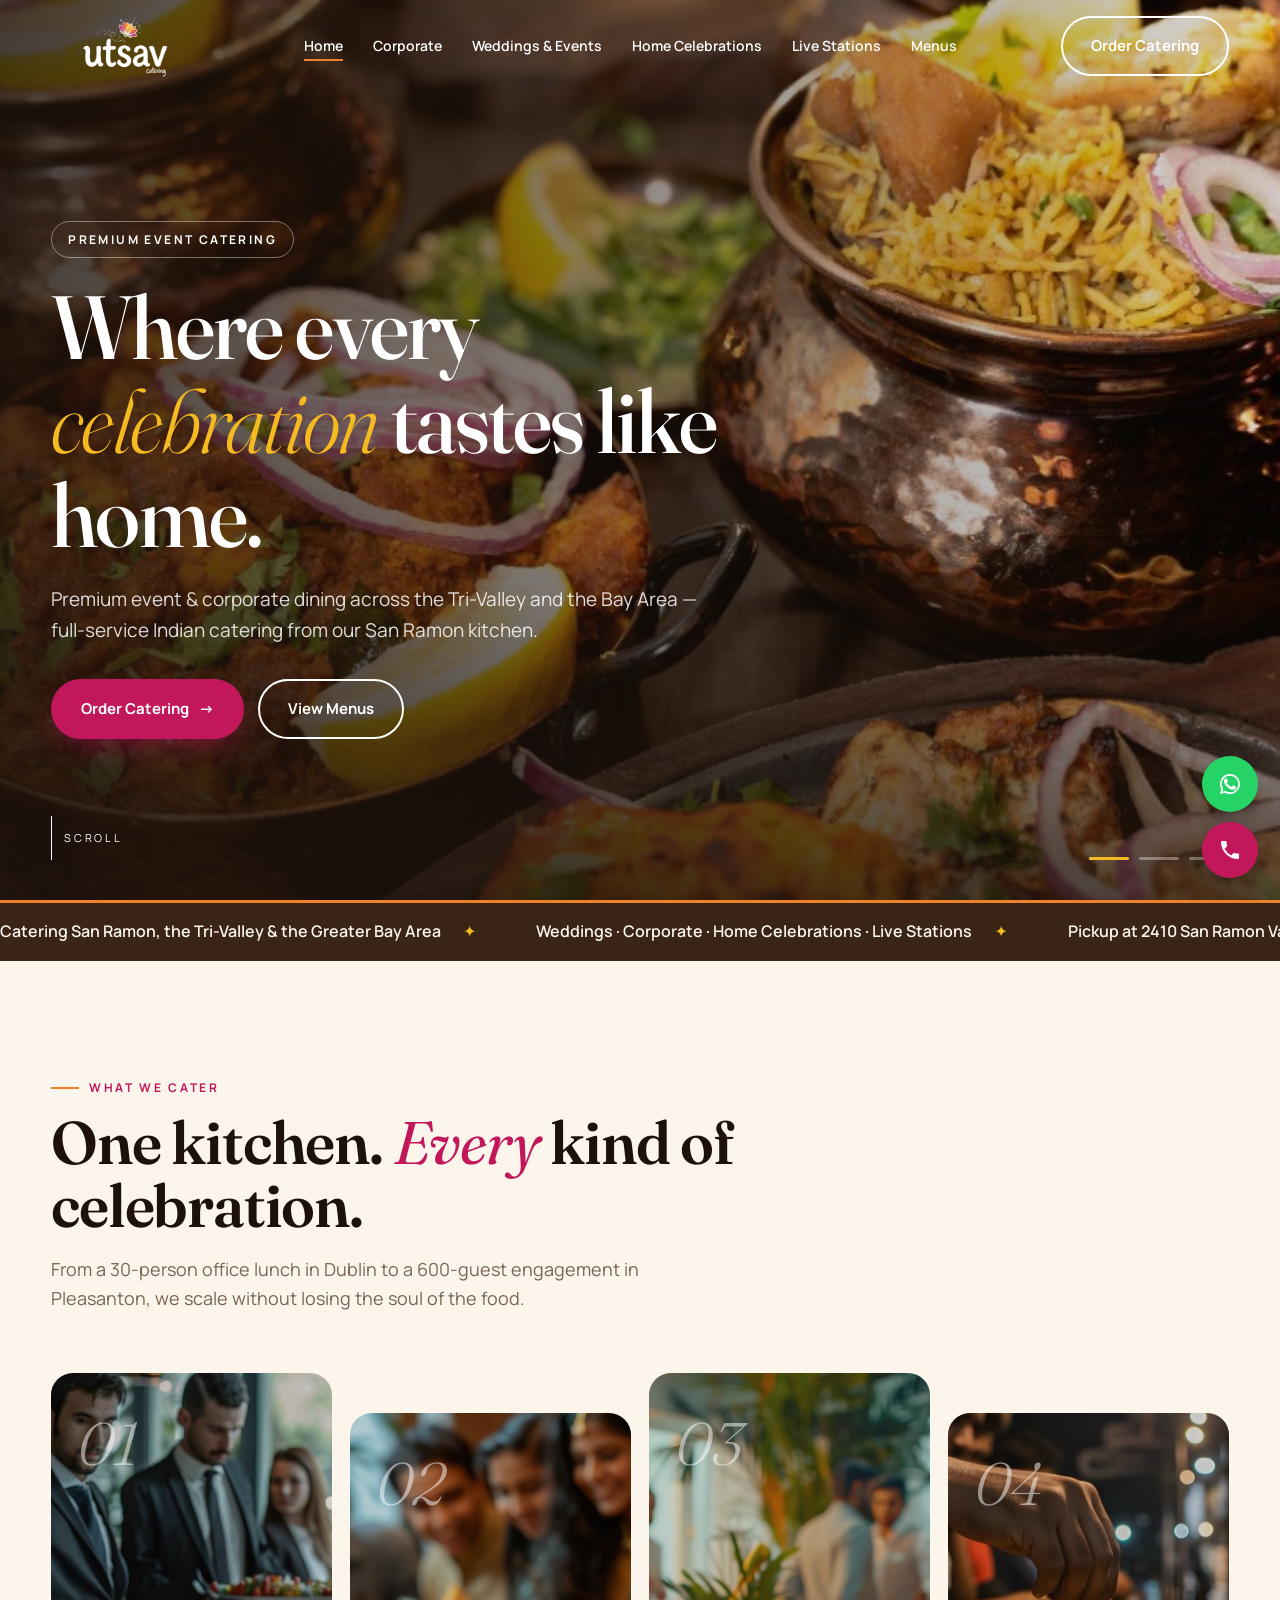
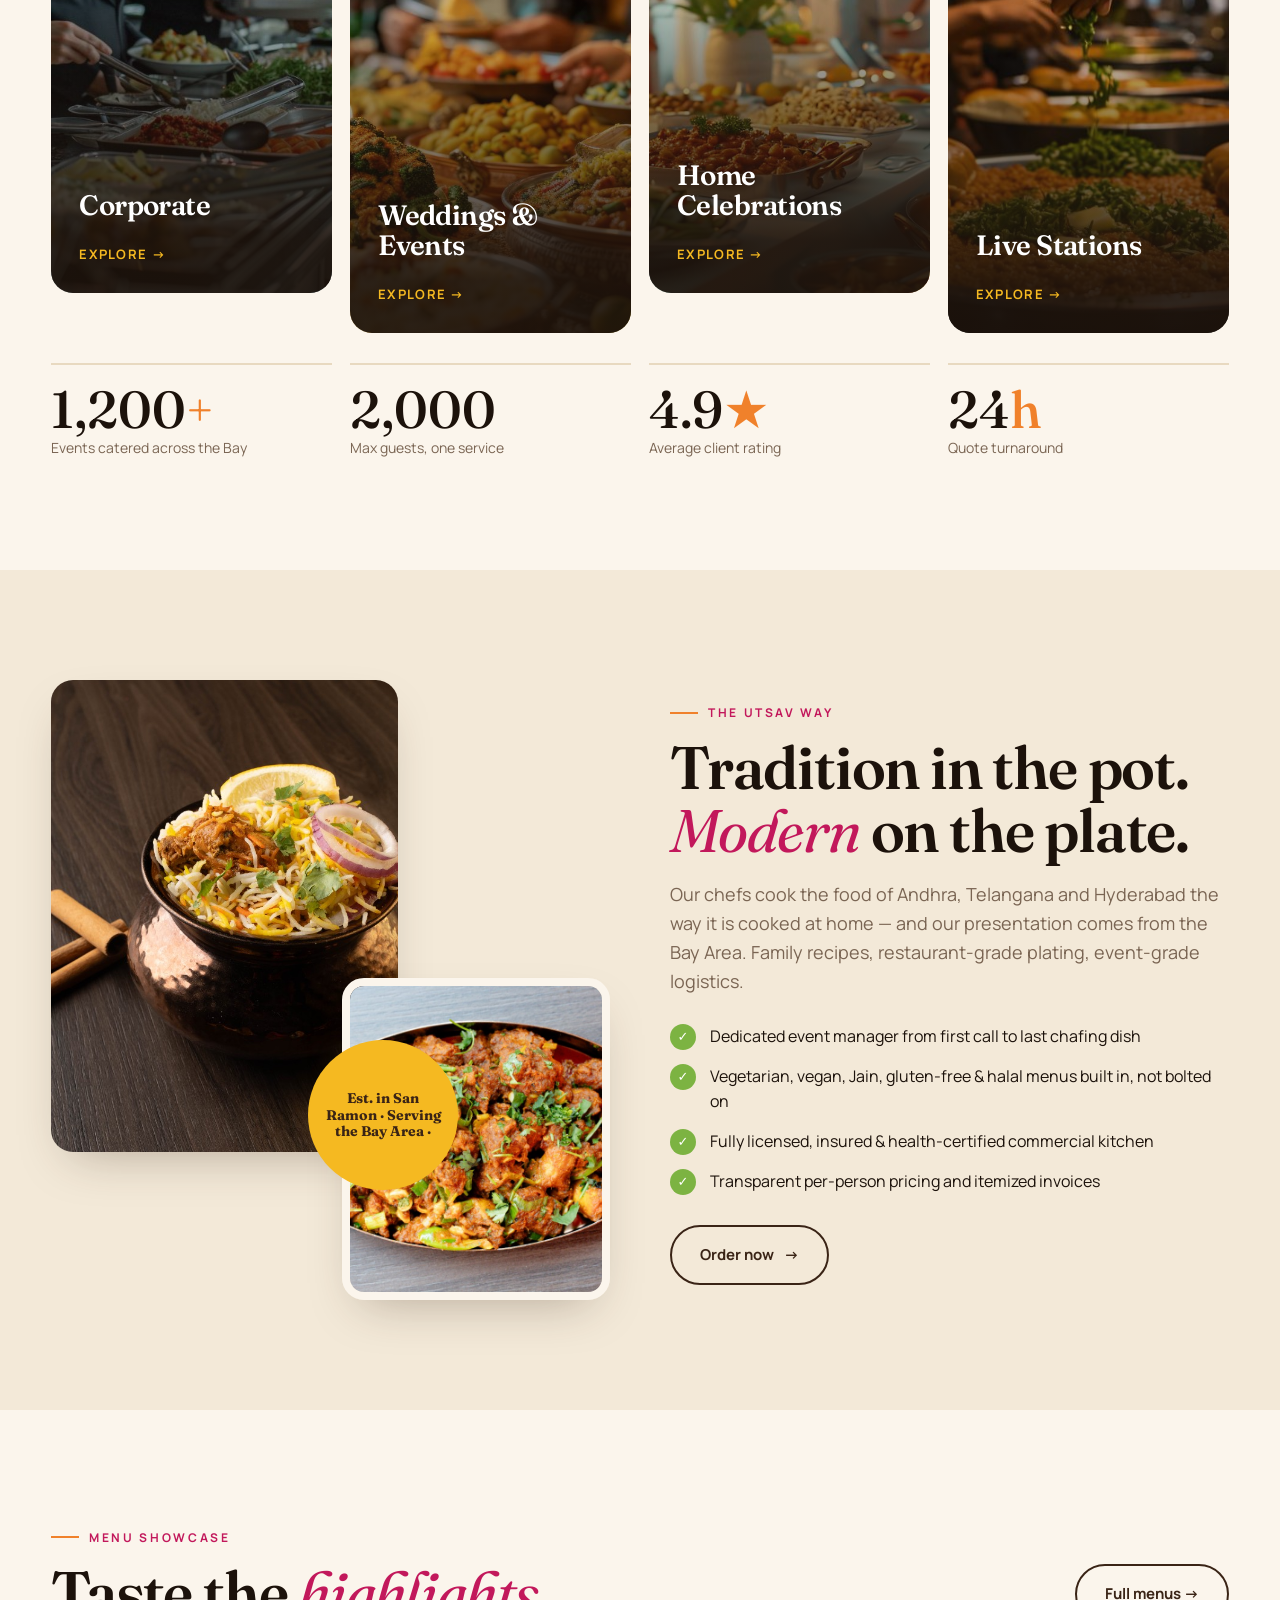
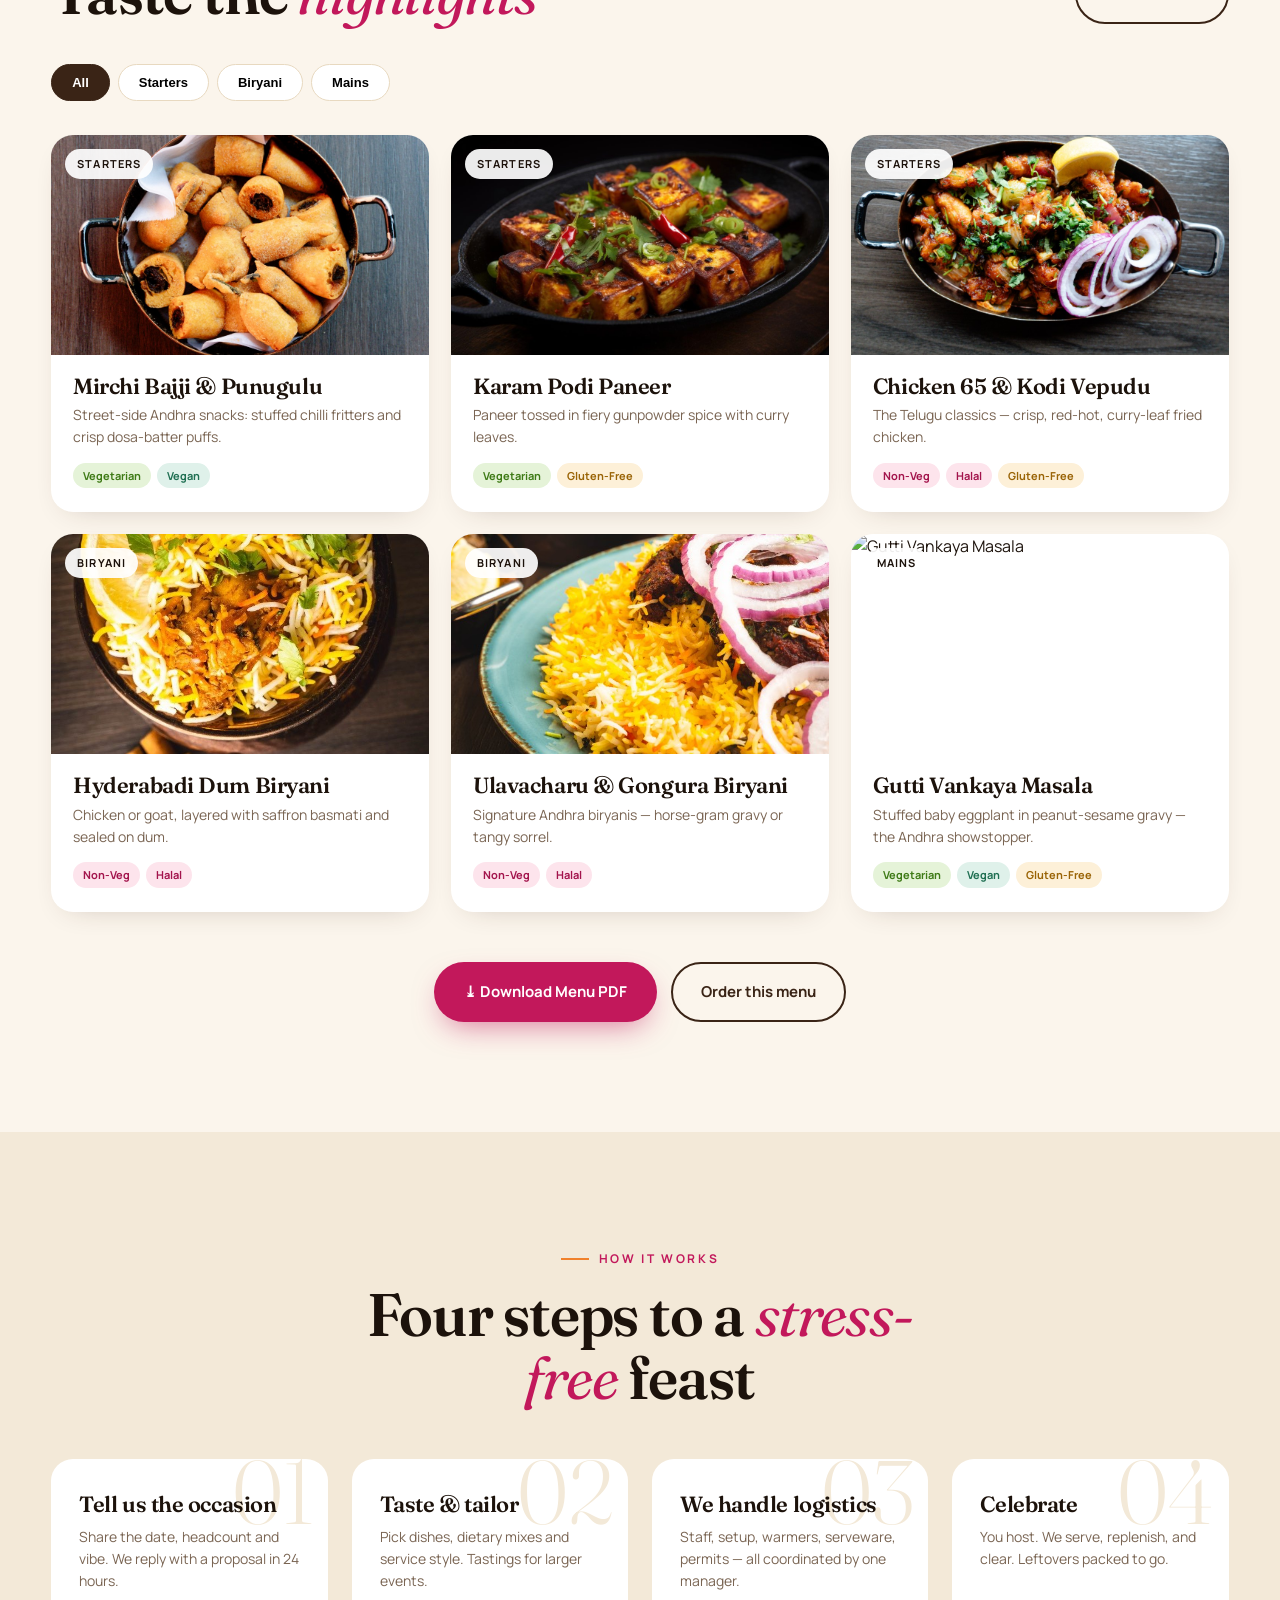
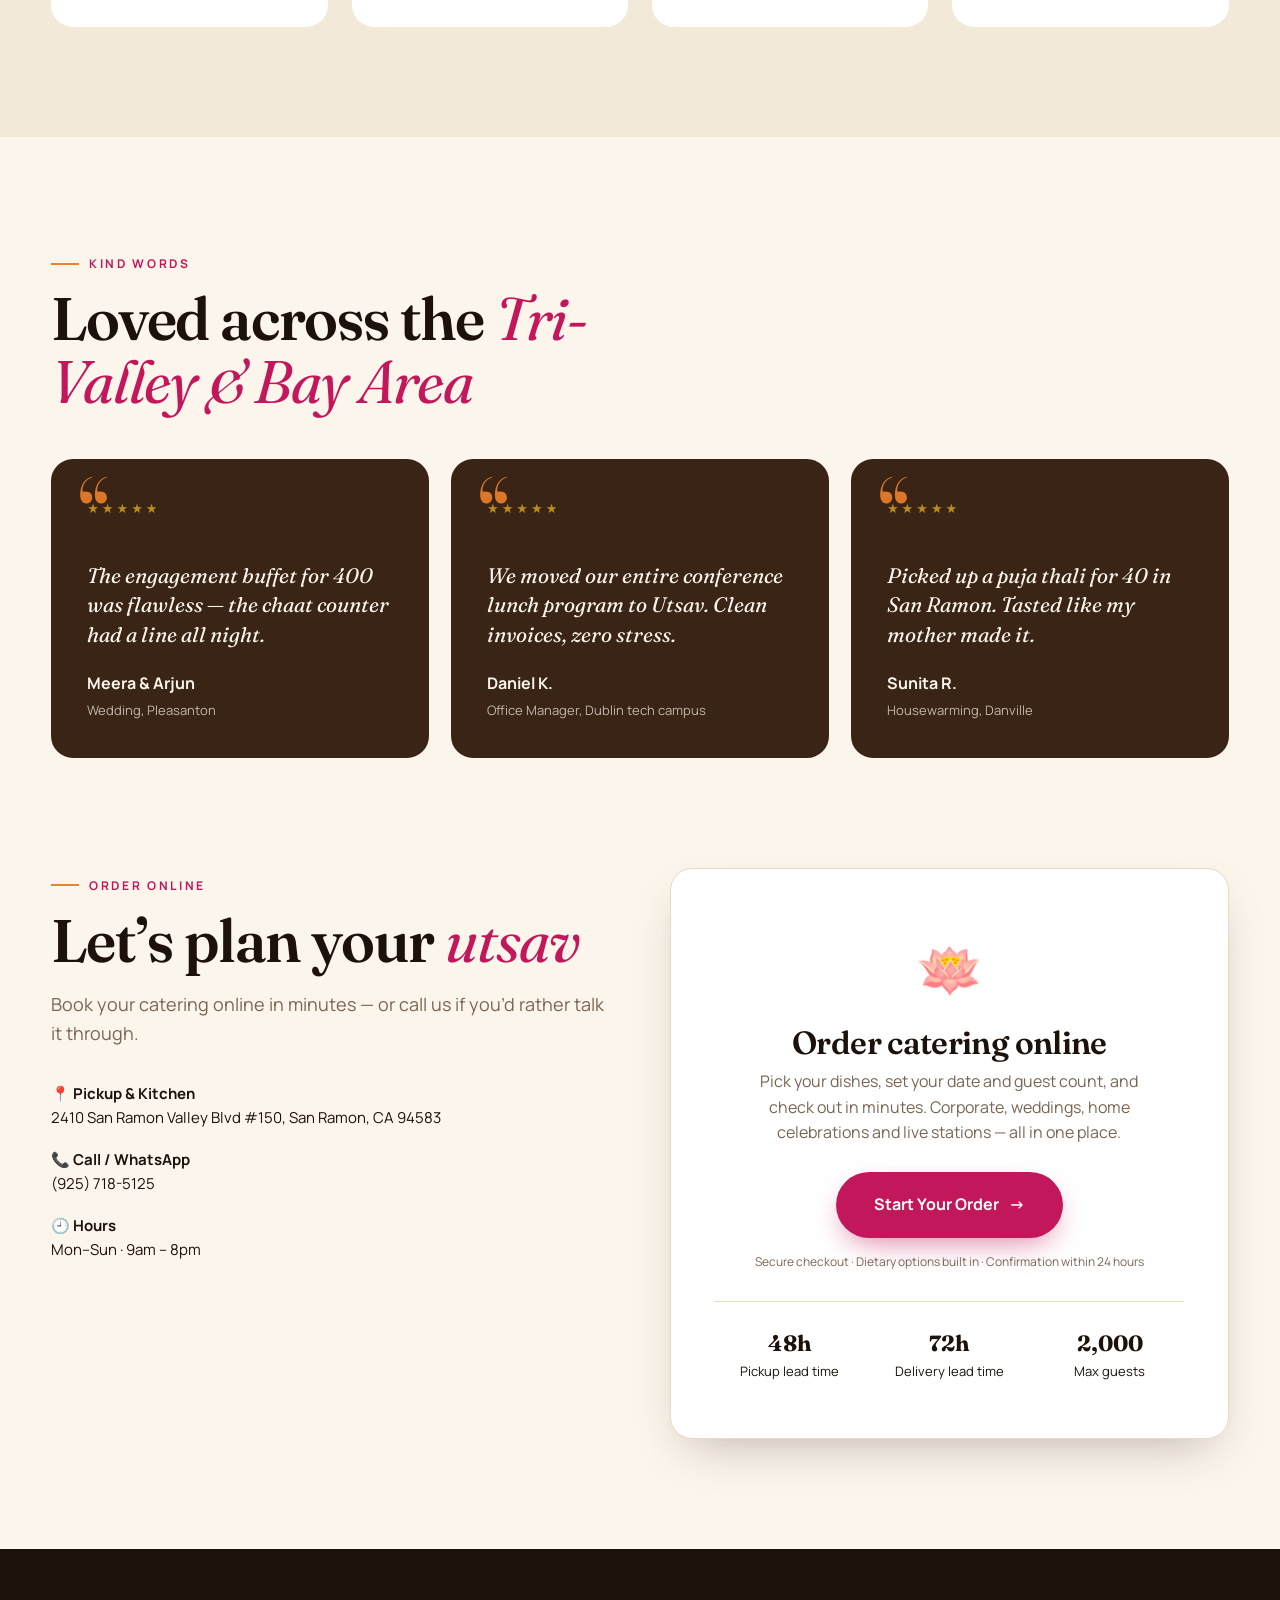
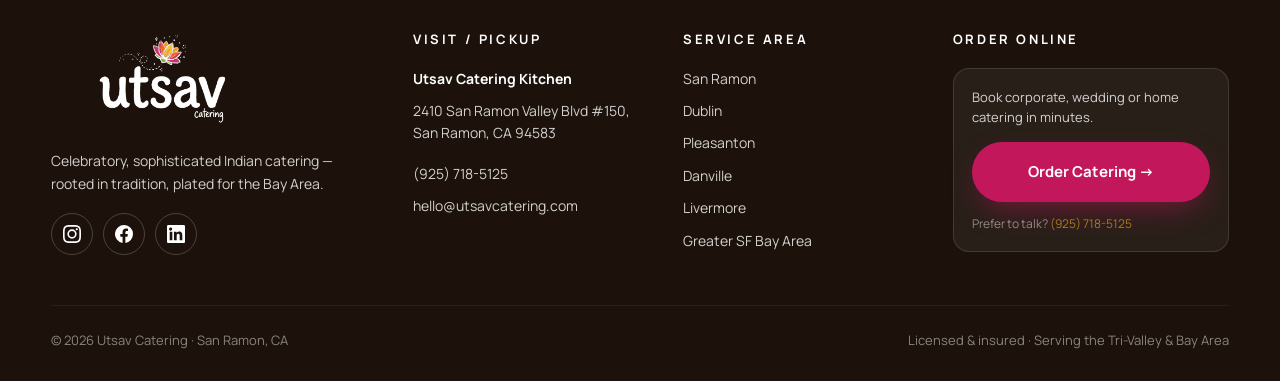
==== index.html @ 304820b8 "Publish the Utsav Catering website so the pages and photos can be hosted from GitHub. Co-authored-by" ====
<!DOCTYPE html><html lang="en"><head><meta charset="utf-8"><meta name="viewport" content="width=device-width,initial-scale=1">
<title>Indian Catering San Ramon, CA | Wedding & Corporate Catering Tri-Valley & Bay Area</title>
<meta name="description" content="Utsav Catering — premium Indian catering in San Ramon serving Dublin, Pleasanton, Danville, Livermore and the SF Bay Area. Corporate lunches, wedding catering, home celebrations and live dosa & chaat stations. Order online.">
<meta name="keywords" content="Indian catering San Ramon, Indian catering Tri-Valley, Indian catering Bay Area, wedding catering San Ramon, corporate catering San Ramon, Indian caterers near me, Andhra catering Bay Area, Hyderabadi biryani catering">
<meta name="robots" content="index,follow"><link rel="canonical" href="https://utsavcatering.com/">
<meta name="geo.region" content="US-CA"><meta name="geo.placename" content="San Ramon, California"><meta name="geo.position" content="37.7556;-121.9558">
<meta property="og:type" content="website"><meta property="og:site_name" content="Utsav Catering"><meta property="og:title" content="Indian Catering San Ramon, CA | Wedding & Corporate Catering Tri-Valley & Bay Area"><meta property="og:description" content="Utsav Catering — premium Indian catering in San Ramon serving Dublin, Pleasanton, Danville, Livermore and the SF Bay Area. Corporate lunches, wedding catering, home celebrations and live dosa & chaat stations. Order online."><meta property="og:locale" content="en_US"><meta name="twitter:card" content="summary_large_image">
<script type="application/ld+json">{"@context":"https://schema.org","@type":"FoodEstablishment","additionalType":"https://schema.org/Caterer","name":"Utsav Catering","image":"logo.png","url":"https://utsavcatering.com","telephone":"+1-925-718-5125","email":"hello@utsavcatering.com","priceRange":"$$","servesCuisine":["Indian","South Indian","Andhra","Hyderabadi","North Indian"],"address":{"@type":"PostalAddress","streetAddress":"2410 San Ramon Valley Blvd #150","addressLocality":"San Ramon","addressRegion":"CA","postalCode":"94583","addressCountry":"US"},"geo":{"@type":"GeoCoordinates","latitude":37.7556,"longitude":-121.9558},"areaServed":["San Ramon","Dublin","Pleasanton","Danville","Livermore","Walnut Creek","Fremont","San Jose","Oakland","San Francisco","San Francisco Bay Area"],"openingHours":"Mo-Su 09:00-20:00","sameAs":["https://instagram.com/utsavcatering","https://facebook.com/utsavcatering","https://linkedin.com/company/utsavcatering"],"makesOffer":[{"@type":"Offer","itemOffered":{"@type":"Service","name":"Corporate Catering"}},{"@type":"Offer","itemOffered":{"@type":"Service","name":"Wedding Catering"}},{"@type":"Offer","itemOffered":{"@type":"Service","name":"Home Celebration Catering"}},{"@type":"Offer","itemOffered":{"@type":"Service","name":"Live Dosa & Chaat Stations"}}]}</script>
<style>
@import url('https://fonts.googleapis.com/css2?family=Fraunces:ital,opsz,wght@0,9..144,300..900;1,9..144,300..900&family=Manrope:wght@300..800&display=swap');
:root{--brown:#3a2416;--brown2:#55382a;--cream:#fbf5ec;--cream2:#f3e9d8;--sand:#e8d9c0;--magenta:#c2185b;--orange:#f0812b;--saffron:#f5b921;--leaf:#7cb342;--ink:#1c120b;--muted:#7a6553;--white:#fff;--r:22px;--shadow:0 20px 50px -20px rgba(58,36,22,.35)}
*{box-sizing:border-box;margin:0;padding:0}
html{scroll-behavior:smooth}
body{font-family:Manrope,system-ui,sans-serif;background:var(--cream);color:var(--ink);line-height:1.6;overflow-x:hidden}
h1,h2,h3,.serif{font-family:Fraunces,Georgia,serif;font-weight:600;line-height:1.05;letter-spacing:-.02em}
a{color:inherit;text-decoration:none}
img{display:block;max-width:100%}
.wrap{width:min(1240px,92%);margin:0 auto}
.eyebrow{display:inline-flex;align-items:center;gap:10px;font-size:12px;letter-spacing:.22em;text-transform:uppercase;font-weight:700;color:var(--magenta)}
.eyebrow::before{content:"";width:28px;height:2px;background:var(--orange)}
.h2{font-size:clamp(34px,5vw,60px);margin:14px 0 18px}
.h2 em{font-style:italic;font-weight:400;color:var(--magenta)}
.lead{font-size:18px;color:var(--muted);max-width:60ch}
.btn{display:inline-flex;align-items:center;gap:10px;padding:16px 28px;border-radius:999px;font-weight:700;font-size:15px;border:2px solid transparent;transition:.3s;cursor:pointer}
.btn-p{background:var(--magenta);color:#fff;box-shadow:0 12px 30px -10px rgba(194,24,91,.6)}
.btn-p:hover{background:#a3144c;transform:translateY(-2px)}
.btn-o{border-color:var(--brown);color:var(--brown)}
.btn-o:hover{background:var(--brown);color:#fff}
.btn-w{border-color:#fff;color:#fff}.btn-w:hover{background:#fff;color:var(--brown)}
.btn .ar{transition:.3s}.btn:hover .ar{transform:translateX(5px)}
/* nav */
.nav{position:fixed;inset:0 0 auto;z-index:50;transition:.4s;padding:14px 0}
.nav.solid{background:rgba(251,245,236,.9);backdrop-filter:blur(14px);box-shadow:0 1px 0 rgba(58,36,22,.08);padding:8px 0}
.nav .wrap{display:flex;align-items:center;justify-content:space-between}
.nav .logo img{height:64px;transition:.4s}.nav.solid .logo img{height:50px}
.nav ul{display:flex;gap:30px;list-style:none;font-weight:600;font-size:14px}
.nav ul a{position:relative;padding:6px 0}
.nav ul a::after{content:"";position:absolute;left:0;bottom:0;height:2px;width:0;background:var(--orange);transition:.3s}
.nav ul a:hover::after,.nav ul a.on::after{width:100%}
.nav.dark:not(.solid) ul a,.nav.dark:not(.solid) .btn-o{color:#fff;border-color:#fff}
.nav.dark:not(.solid) .btn-o:hover{background:#fff;color:var(--brown)}
.nav .lg-w{display:none}.nav.dark:not(.solid):not(.open) .lg-w{display:block}.nav.dark:not(.solid):not(.open) .lg-d{display:none}
.burger{display:none;background:none;border:0;width:40px;height:40px;cursor:pointer}
.burger span{display:block;height:2px;background:currentColor;margin:7px 0;transition:.3s}
.nav.dark:not(.solid) .burger{color:#fff}
@media(max-width:900px){.nav ul,.nav .btn{display:none}.burger{display:block}
.nav.open ul{display:flex;flex-direction:column;position:absolute;top:100%;left:0;right:0;background:var(--cream);padding:24px 6%;gap:18px;box-shadow:var(--shadow)}.nav.open{background:var(--cream)}.nav.open .burger{color:var(--brown)}}
/* hero slider */
.hero{position:relative;height:100svh;min-height:640px;overflow:hidden;background:var(--brown)}
.slide{position:absolute;inset:0;opacity:0;transition:opacity 1.2s ease}
.slide.on{opacity:1}
.slide img{width:100%;height:100%;object-fit:cover;transform:scale(1.08);transition:transform 9s linear}
.slide.on img{transform:scale(1)}
.slide::after{content:"";position:absolute;inset:0;background:linear-gradient(90deg,rgba(28,18,11,.82) 0%,rgba(28,18,11,.45) 55%,rgba(28,18,11,.15) 100%),linear-gradient(0deg,rgba(28,18,11,.7),transparent 40%)}
.hero .wrap{position:relative;z-index:2;height:100%;display:flex;flex-direction:column;justify-content:center;padding-top:60px}
.hero .cap{max-width:760px;transform:translateY(30px);opacity:0;transition:.9s .4s}
.slide.on~.wrap .cap,.hero.ready .cap{transform:none;opacity:1}
.hero .tag{display:inline-block;padding:8px 16px;border-radius:999px;border:1px solid rgba(255,255,255,.4);color:#fff;font-size:12px;letter-spacing:.2em;text-transform:uppercase;font-weight:700;backdrop-filter:blur(6px);margin-bottom:22px}
.hero h1{color:#fff;font-size:clamp(44px,7vw,96px);font-weight:500;margin-bottom:22px}
.hero h1 em{font-style:italic;color:var(--saffron);font-weight:300}
.hero p{color:rgba(255,255,255,.85);font-size:19px;max-width:54ch;margin-bottom:34px}
.hero .cta{display:flex;gap:14px;flex-wrap:wrap}
.dots{position:absolute;right:4%;bottom:40px;z-index:3;display:flex;gap:10px}
.dots b{width:40px;height:3px;background:rgba(255,255,255,.35);cursor:pointer;overflow:hidden;position:relative;border-radius:3px}
.dots b.on::after{content:"";position:absolute;inset:0;background:var(--saffron);animation:bar 6.5s linear}
@keyframes bar{from{transform:scaleX(0);transform-origin:left}to{transform:scaleX(1);transform-origin:left}}
.scroll{position:absolute;left:4%;bottom:40px;z-index:3;color:#fff;font-size:11px;letter-spacing:.25em;text-transform:uppercase;display:flex;align-items:center;gap:12px}
.scroll i{width:1px;height:44px;background:#fff;display:block;animation:dr 1.6s infinite}
@keyframes dr{0%{transform:scaleY(0);transform-origin:top}50%{transform:scaleY(1);transform-origin:top}51%{transform-origin:bottom}100%{transform:scaleY(0);transform-origin:bottom}}
/* location bar */
.locbar{background:var(--brown);color:var(--cream);padding:16px 0;font-weight:600;overflow:hidden;white-space:nowrap;border-top:3px solid var(--orange)}
.locbar .track{display:inline-flex;gap:60px;animation:mq 28s linear infinite;will-change:transform}
.locbar span{display:inline-flex;align-items:center;gap:22px}
.locbar span::after{content:"✦";color:var(--saffron)}
@keyframes mq{to{transform:translateX(-50%)}}
/* sections */
.sec{padding:110px 0}.sec-t{padding-top:110px}.sec-b{padding-bottom:110px}
.grid2{display:grid;grid-template-columns:1fr 1fr;gap:60px;align-items:center}
@media(max-width:900px){.grid2{grid-template-columns:1fr;gap:34px}}
/* category cards */
.cats{display:grid;grid-template-columns:repeat(4,1fr);gap:18px}
@media(max-width:1000px){.cats{grid-template-columns:1fr 1fr}}@media(max-width:560px){.cats{grid-template-columns:1fr}}
.cat{position:relative;height:520px;border-radius:var(--r);overflow:hidden;color:#fff;display:flex;flex-direction:column;justify-content:flex-end;padding:28px;isolation:isolate}
.cat img{position:absolute;inset:0;width:100%;height:100%;object-fit:cover;z-index:-2;transition:transform 1s}
.cat::after{content:"";position:absolute;inset:0;z-index:-1;background:linear-gradient(0deg,rgba(28,18,11,.92) 10%,rgba(28,18,11,.2) 60%)}
.cat:hover img{transform:scale(1.08)}
.cat .n{font-family:Fraunces,serif;font-size:60px;font-weight:300;font-style:italic;opacity:.5;position:absolute;top:22px;left:26px}
.cat h3{font-size:28px;margin-bottom:8px}
.cat p{font-size:14px;opacity:.85;margin-bottom:16px;max-height:0;overflow:hidden;transition:.5s}
.cat:hover p{max-height:120px}
.cat .lk{font-weight:700;font-size:13px;letter-spacing:.1em;text-transform:uppercase;color:var(--saffron)}
.cats .cat:nth-child(2){transform:translateY(40px)}.cats .cat:nth-child(4){transform:translateY(40px)}
@media(max-width:1000px){.cats .cat{transform:none!important}}
/* stats */
.stats{display:grid;grid-template-columns:repeat(4,1fr);gap:18px;margin-top:70px}
@media(max-width:800px){.stats{grid-template-columns:1fr 1fr}}
.stat{border-top:2px solid var(--sand);padding-top:18px}
.stat b{font-family:Fraunces,serif;font-size:52px;font-weight:500;display:block;line-height:1}
.stat b i{color:var(--orange);font-style:normal}
.stat span{color:var(--muted);font-size:14px}
/* editorial */
.collage{position:relative;height:620px}
.collage img{position:absolute;object-fit:cover;border-radius:var(--r);box-shadow:var(--shadow)}
.collage .a{width:62%;height:76%;left:0;top:0}
.collage .b{width:48%;height:52%;right:0;bottom:0;border:8px solid var(--cream)}
.collage .badge{position:absolute;left:46%;top:58%;width:150px;height:150px;border-radius:50%;background:var(--saffron);display:grid;place-items:center;text-align:center;font-family:Fraunces,serif;font-size:14px;line-height:1.2;animation:spin 18s linear infinite;color:var(--brown);font-weight:700;padding:16px}
@keyframes spin{to{transform:rotate(360deg)}}
.ticks{list-style:none;margin-top:28px;display:grid;gap:14px}
.ticks li{display:flex;gap:14px;align-items:flex-start}
.ticks li::before{content:"✓";flex:none;width:26px;height:26px;border-radius:50%;background:var(--leaf);color:#fff;display:grid;place-items:center;font-size:13px;font-weight:700}
/* menu */
.menu-head{display:flex;justify-content:space-between;align-items:flex-end;gap:30px;flex-wrap:wrap;margin-bottom:40px}
.tabs{display:flex;gap:8px;flex-wrap:wrap;margin-bottom:34px}
.tab{padding:10px 20px;border-radius:999px;border:1.5px solid var(--sand);background:#fff;font-weight:700;font-size:13px;cursor:pointer;transition:.25s}
.tab.on,.tab:hover{background:var(--brown);color:#fff;border-color:var(--brown)}
.dishes{display:grid;grid-template-columns:repeat(3,1fr);gap:22px}
@media(max-width:900px){.dishes{grid-template-columns:1fr 1fr}}@media(max-width:560px){.dishes{grid-template-columns:1fr}}
.dish{background:#fff;border-radius:var(--r);overflow:hidden;box-shadow:0 10px 30px -18px rgba(58,36,22,.3);transition:.4s;display:none}
.dish.show{display:block;animation:pop .5s both}
@keyframes pop{from{opacity:0;transform:translateY(16px)}}
.dish:hover{transform:translateY(-6px);box-shadow:var(--shadow)}
.dish .im{height:220px;overflow:hidden;position:relative}
.dish img{width:100%;height:100%;object-fit:cover;transition:.8s}.dish:hover img{transform:scale(1.07)}
.dish .course{position:absolute;top:14px;left:14px;background:rgba(255,255,255,.92);padding:6px 12px;border-radius:999px;font-size:11px;font-weight:700;letter-spacing:.1em;text-transform:uppercase}
.dish .bd{padding:20px 22px 24px}
.dish h3{font-size:22px;margin-bottom:6px}
.dish p{font-size:14px;color:var(--muted);margin-bottom:14px}
.tags{display:flex;gap:6px;flex-wrap:wrap}
.tg{font-size:11px;font-weight:700;padding:4px 10px;border-radius:999px;background:var(--cream2);color:var(--brown)}
.tg.veg{background:#e5f3d8;color:#3e7a16}.tg.vegan{background:#dff1ea;color:#1f6f52}.tg.gf{background:#fdf0d8;color:#9a6407}.tg.jain{background:#f2e8ff;color:#6d35b4}.tg.nv{background:#fde4ec;color:#a3144c}
.menu-cta{margin-top:50px;display:flex;gap:14px;flex-wrap:wrap;justify-content:center}
/* full menu */
.msec{background:#fff;border-radius:var(--r);border:1px solid var(--sand);margin-bottom:14px;overflow:hidden}
.msec summary{list-style:none;display:flex;align-items:center;gap:18px;padding:24px 28px;cursor:pointer}
.msec summary::-webkit-details-marker{display:none}
.msec .mn{font-family:Fraunces,serif;font-style:italic;font-weight:300;font-size:28px;color:var(--orange)}
.msec h3{font-size:26px;flex:1}
.msec .cnt{font-size:12px;font-weight:700;letter-spacing:.1em;text-transform:uppercase;color:var(--muted)}
.msec summary::after{content:"+";font-family:Fraunces,serif;font-size:30px;color:var(--magenta);margin-left:10px}
.msec[open] summary::after{content:"–"}
.msec[open] summary{border-bottom:1px solid var(--sand)}
.mgrid{display:grid;grid-template-columns:repeat(auto-fill,minmax(230px,1fr));gap:26px 30px;padding:26px 28px 32px}
.mcol h4{font-size:12px;letter-spacing:.18em;text-transform:uppercase;color:var(--magenta);margin-bottom:10px;padding-bottom:8px;border-bottom:2px solid var(--cream2)}
.mcol ul{list-style:none;display:grid;gap:6px;font-size:14px}
.mcol li{padding-left:14px;position:relative}.mcol li::before{content:"";position:absolute;left:0;top:9px;width:5px;height:5px;border-radius:50%;background:var(--saffron)}
/* process */
.steps{display:grid;grid-template-columns:repeat(4,1fr);gap:24px;counter-reset:s}
@media(max-width:900px){.steps{grid-template-columns:1fr 1fr}}
.step{background:#fff;border-radius:var(--r);padding:34px 28px;position:relative;overflow:hidden}
.step::before{counter-increment:s;content:"0" counter(s);font-family:Fraunces,serif;font-size:90px;font-weight:300;color:var(--cream2);position:absolute;right:14px;top:-12px;line-height:1}
.step h3{font-size:22px;margin-bottom:10px;position:relative}.step p{font-size:14px;color:var(--muted);position:relative}
/* testimonials */
.quotes{display:grid;grid-template-columns:repeat(3,1fr);gap:22px}
@media(max-width:900px){.quotes{grid-template-columns:1fr}}
.q{background:var(--brown);color:var(--cream);border-radius:var(--r);padding:36px;position:relative}
.q::before{content:"“";font-family:Fraunces,serif;font-size:110px;line-height:.6;color:var(--orange);position:absolute;top:30px;left:28px;opacity:.9}
.q p{font-family:Fraunces,serif;font-size:21px;font-weight:400;font-style:italic;margin-top:40px;margin-bottom:22px;line-height:1.4}
.q b{display:block}.q span{font-size:13px;opacity:.7}
.q .st{color:var(--saffron);letter-spacing:3px;font-size:13px}
/* cta band */
.band{position:relative;border-radius:36px;overflow:hidden;padding:90px 7%;color:#fff;text-align:center;background:var(--brown)}
.band img{position:absolute;inset:0;width:100%;height:100%;object-fit:cover;opacity:.35}
.band>*{position:relative}
.band h2{font-size:clamp(36px,5vw,66px);margin-bottom:16px;font-weight:400}
.band h2 em{color:var(--saffron);font-style:italic}
/* form */
.form{background:#fff;border-radius:var(--r);padding:44px;box-shadow:var(--shadow);border:1px solid var(--sand)}
.fg{display:grid;grid-template-columns:1fr 1fr;gap:16px}
@media(max-width:620px){.fg{grid-template-columns:1fr}}
.fld{display:flex;flex-direction:column;gap:6px}
.fld.full{grid-column:1/-1}
label{font-size:12px;font-weight:700;letter-spacing:.1em;text-transform:uppercase;color:var(--muted)}
input,select,textarea{font:inherit;padding:14px 16px;border:1.5px solid var(--sand);border-radius:12px;background:var(--cream);transition:.25s;width:100%}
input:focus,select:focus,textarea:focus{outline:0;border-color:var(--magenta);background:#fff;box-shadow:0 0 0 4px rgba(194,24,91,.12)}
.chips{display:flex;gap:8px;flex-wrap:wrap}
.chips label{cursor:pointer;padding:9px 14px;border-radius:999px;border:1.5px solid var(--sand);font-size:12px;text-transform:none;letter-spacing:0;color:var(--brown);display:flex;gap:6px;align-items:center}
.chips input{width:auto;accent-color:var(--magenta)}
.chips label:has(input:checked){background:var(--brown);color:#fff;border-color:var(--brown)}
.ok{display:none;text-align:center;padding:40px}.ok h3{font-size:30px;margin:14px 0 8px}
/* footer */
footer{background:var(--ink);color:rgba(255,255,255,.8);padding:80px 0 30px;margin-top:0}
.fgrid{display:grid;grid-template-columns:1.4fr 1fr 1fr 1.2fr;gap:40px}
@media(max-width:900px){.fgrid{grid-template-columns:1fr 1fr}}@media(max-width:560px){.fgrid{grid-template-columns:1fr}}
footer h4{color:#fff;font-size:13px;letter-spacing:.2em;text-transform:uppercase;margin-bottom:18px}
footer ul{list-style:none;display:grid;gap:10px;font-size:14px}
footer a:hover{color:var(--saffron)}
.flogo{display:inline-block;margin-bottom:18px}.flogo img{height:96px}
.soc{display:flex;gap:10px;margin-top:18px}
.soc a{width:42px;height:42px;border-radius:50%;border:1px solid rgba(255,255,255,.2);display:grid;place-items:center;transition:.3s}
.soc a:hover{background:var(--magenta);border-color:var(--magenta)}
.soc svg{width:18px;height:18px;fill:#fff}
.fbot{border-top:1px solid rgba(255,255,255,.1);margin-top:50px;padding-top:24px;display:flex;justify-content:space-between;flex-wrap:wrap;gap:10px;font-size:13px;opacity:.6}
.callback{background:rgba(255,255,255,.06);border:1px solid rgba(255,255,255,.12);border-radius:16px;padding:18px}
.callback input{background:rgba(255,255,255,.08);border-color:rgba(255,255,255,.15);color:#fff;margin:10px 0}
/* float */
.fab{position:fixed;right:22px;bottom:22px;z-index:40;display:flex;flex-direction:column;gap:10px}
.fab a{width:56px;height:56px;border-radius:50%;display:grid;place-items:center;color:#fff;box-shadow:0 14px 30px -10px rgba(0,0,0,.5);transition:.3s}
.fab a:hover{transform:scale(1.08)}
.fab .wa{background:#25d366}.fab .ph{background:var(--magenta)}
.fab svg{width:24px;height:24px;fill:#fff}
/* page hero */
.phero{position:relative;height:72vh;min-height:520px;display:flex;align-items:flex-end;color:#fff;overflow:hidden;background:var(--brown)}
.phero img{position:absolute;inset:0;width:100%;height:100%;object-fit:cover}
.phero::after{content:"";position:absolute;inset:0;background:linear-gradient(0deg,rgba(28,18,11,.9),rgba(28,18,11,.2) 70%)}
.phero .wrap{position:relative;z-index:2;padding-bottom:60px}
.phero h1{font-size:clamp(44px,7vw,92px);font-weight:400;margin:14px 0 12px}
.phero h1 em{font-style:italic;color:var(--saffron)}
.phero p{font-size:18px;max-width:58ch;opacity:.9}
.phero .eyebrow{color:var(--saffron)}
.crumbs{font-size:12px;letter-spacing:.15em;text-transform:uppercase;opacity:.7;margin-bottom:10px}
/* feature list */
.feats{display:grid;grid-template-columns:repeat(3,1fr);gap:22px}
@media(max-width:900px){.feats{grid-template-columns:1fr}}
.feat{background:#fff;border-radius:var(--r);overflow:hidden;border:1px solid var(--sand)}
.feat img{height:200px;width:100%;object-fit:cover}
.feat .bd{padding:24px}
.feat h3{font-size:22px;margin-bottom:8px}.feat p{font-size:14px;color:var(--muted)}
.pack{background:#fff;border-radius:var(--r);padding:34px;border:1.5px solid var(--sand);position:relative}
.pack.hot{border-color:var(--magenta);box-shadow:var(--shadow)}
.pack .pill{position:absolute;top:-14px;left:28px;background:var(--magenta);color:#fff;padding:6px 14px;border-radius:999px;font-size:11px;font-weight:700;letter-spacing:.1em;text-transform:uppercase}
.pack h3{font-size:26px}.pack .pr{font-family:Fraunces,serif;font-size:44px;margin:10px 0}.pack .pr small{font-size:14px;font-family:Manrope;color:var(--muted)}
.packs{display:grid;grid-template-columns:repeat(3,1fr);gap:22px}
@media(max-width:900px){.packs{grid-template-columns:1fr}}
.timeline{display:grid;gap:0;border-left:2px solid var(--sand);margin-left:12px}
.timeline div{padding:0 0 34px 34px;position:relative}
.timeline div::before{content:"";position:absolute;left:-9px;top:6px;width:16px;height:16px;border-radius:50%;background:var(--orange);border:3px solid var(--cream)}
.timeline b{font-family:Fraunces,serif;font-size:22px;display:block}
.gallery{display:grid;grid-template-columns:repeat(4,1fr);grid-auto-rows:220px;gap:14px}
.gallery img{width:100%;height:100%;object-fit:cover;border-radius:16px}
.gallery img:nth-child(1){grid-column:span 2;grid-row:span 2}
@media(max-width:800px){.gallery{grid-template-columns:1fr 1fr}}
.map{border-radius:var(--r);overflow:hidden;box-shadow:var(--shadow);height:420px}
.map iframe{width:100%;height:100%;border:0}
.cities{display:flex;flex-wrap:wrap;gap:10px;margin-top:20px}
.cities span{padding:8px 16px;border-radius:999px;background:#fff;border:1.5px solid var(--sand);font-size:13px;font-weight:600}
.rv{opacity:0;transform:translateY(28px);transition:.9s cubic-bezier(.2,.7,.2,1)}
.rv.in{opacity:1;transform:none}
.d1{transition-delay:.1s}.d2{transition-delay:.2s}.d3{transition-delay:.3s}
.faq details{background:#fff;border-radius:16px;padding:20px 24px;margin-bottom:10px;border:1px solid var(--sand)}
.faq summary{font-weight:700;cursor:pointer;font-size:17px;list-style:none;display:flex;justify-content:space-between}
.faq summary::after{content:"+";font-size:22px;color:var(--magenta)}
.faq details[open] summary::after{content:"–"}
.faq p{margin-top:12px;color:var(--muted);font-size:15px}
</style></head><body>
<header class="nav dark" id="nav"><div class="wrap">
<a class="logo" href="index.html"><img class="lg-d" src="[data-uri]" alt="Utsav Catering"><img class="lg-w" src="[data-uri]" alt="Utsav Catering"></a>
<ul><li><a href="index.html" class="on">Home</a></li><li><a href="corporate.html" class="">Corporate</a></li><li><a href="events.html" class="">Weddings & Events</a></li><li><a href="home-celebrations.html" class="">Home Celebrations</a></li><li><a href="live-stations.html" class="">Live Stations</a></li><li><a href="menus.html" class="">Menus</a></li></ul>
<a class="btn btn-o" href="https://order.boons.io/site/catering/utsav-catering/421/y" data-cms-href="settings.order" target="_blank" rel="noopener">Order Catering</a>
<button class="burger" aria-label="Menu" onclick="document.getElementById('nav').classList.toggle('open')"><span></span><span></span><span></span></button>
</div></header>

<section class="hero ready" id="hero"><div class="slide on"><img data-cms-img="home.slide0.img" src="images/feast-table.jpg" onerror="this.onerror=null;this.src='https://picsum.photos/seed/'+Math.random().toString(36).slice(2)+'/1200/900'" alt="Grand wedding feast with biryani, curries and the grill"></div><div class="slide "><img data-cms-img="home.slide1.img" src="images/table-spread.jpg" onerror="this.onerror=null;this.src='https://picsum.photos/seed/'+Math.random().toString(36).slice(2)+'/1200/900'" alt="Indian catering spread of curries, snacks and mango lassi"></div><div class="slide "><img data-cms-img="home.slide2.img" src="images/tandoori.jpg" onerror="this.onerror=null;this.src='https://picsum.photos/seed/'+Math.random().toString(36).slice(2)+'/1200/900'" alt="Tandoori kebabs on a sizzling grill"></div><div class="wrap"><div class="cap" data-i="0" style=""><span class="tag" data-cms="home.slide0.tag">Premium Event Catering</span><h1 data-cms="home.slide0.h">Where every <em>celebration</em> tastes like home.</h1><p data-cms="home.slide0.p">Premium event & corporate dining across the Tri-Valley and the Bay Area — full-service Indian catering from our San Ramon kitchen.</p><div class="cta"><a class="btn btn-p" href="https://order.boons.io/site/catering/utsav-catering/421/y" data-cms-href="settings.order" target="_blank" rel="noopener">Order Catering <span class="ar">→</span></a><a class="btn btn-w" href="menus.html">View Menus</a></div></div><div class="cap" data-i="1" style="display:none"><span class="tag" data-cms="home.slide1.tag">Corporate Dining</span><h1 data-cms="home.slide1.h">Lunches your team will <em>actually</em> talk about.</h1><p data-cms="home.slide1.p">Boxed meals, buffets and executive galas with transparent invoicing — from 20 to 2,000 guests.</p><div class="cta"><a class="btn btn-p" href="https://order.boons.io/site/catering/utsav-catering/421/y" data-cms-href="settings.order" target="_blank" rel="noopener">Order Catering <span class="ar">→</span></a><a class="btn btn-w" href="menus.html">View Menus</a></div></div><div class="cap" data-i="2" style="display:none"><span class="tag" data-cms="home.slide2.tag">Live Stations</span><h1 data-cms="home.slide2.h">Chaat counters. Dosa flames. <em>Pure theatre.</em></h1><p data-cms="home.slide2.p">Interactive live-cooking stations that turn a meal into the highlight of your event.</p><div class="cta"><a class="btn btn-p" href="https://order.boons.io/site/catering/utsav-catering/421/y" data-cms-href="settings.order" target="_blank" rel="noopener">Order Catering <span class="ar">→</span></a><a class="btn btn-w" href="menus.html">View Menus</a></div></div></div>
<div class="scroll"><i></i>Scroll</div><div class="dots"><b class="on" data-i="0"></b><b class="" data-i="1"></b><b class="" data-i="2"></b></div></section>
<div class="locbar"><div class="track"><span>Catering San Ramon, the Tri-Valley &amp; the Greater Bay Area</span><span>Weddings · Corporate · Home Celebrations · Live Stations</span><span>Pickup at 2410 San Ramon Valley Blvd #150</span><span>Catering San Ramon, the Tri-Valley &amp; the Greater Bay Area</span><span>Weddings · Corporate · Home Celebrations · Live Stations</span><span>Pickup at 2410 San Ramon Valley Blvd #150</span></div></div>

<section class="sec"><div class="wrap">
<div class="rv" style="max-width:720px;margin-bottom:60px"><span class="eyebrow">What we cater</span><h2 class="h2">One kitchen. <em>Every</em> kind of celebration.</h2><p class="lead">From a 30-person office lunch in Dublin to a 600-guest engagement in Pleasanton, we scale without losing the soul of the food.</p></div>
<div class="cats">
<a class="cat rv d0" href="corporate.html"><img data-cms-img="home.cat0.img" src="images/corporate-catering.jpg" onerror="this.onerror=null;this.src='https://picsum.photos/seed/'+Math.random().toString(36).slice(2)+'/1200/900'" alt="Corporate catering"><span class="n">01</span><h3 data-cms="home.cat0.title">Corporate</h3><p data-cms="home.cat0.desc">Office lunches, team events, multi-day conferences & executive galas. Boxed, buffet or plated — with clean invoicing.</p><span class="lk">Explore →</span></a><a class="cat rv d1" href="events.html"><img data-cms-img="home.cat1.img" src="images/wedding-events.jpg" onerror="this.onerror=null;this.src='https://picsum.photos/seed/'+Math.random().toString(36).slice(2)+'/1200/900'" alt="Wedding and events catering"><span class="n">02</span><h3 data-cms="home.cat1.title">Weddings &amp; Events</h3><p data-cms="home.cat1.desc">Weddings, engagements and milestone galas with full-service setups, décor coordination and live stations.</p><span class="lk">Explore →</span></a><a class="cat rv d2" href="home-celebrations.html"><img data-cms-img="home.cat2.img" src="images/home-celebration.jpg" onerror="this.onerror=null;this.src='https://picsum.photos/seed/'+Math.random().toString(36).slice(2)+'/1200/900'" alt="Home celebration catering"><span class="n">03</span><h3 data-cms="home.cat2.title">Home Celebrations</h3><p data-cms="home.cat2.desc">Housewarmings, birthdays, pujas and private dinners — easy pickup from San Ramon or delivery to your door.</p><span class="lk">Explore →</span></a><a class="cat rv d3" href="live-stations.html"><img data-cms-img="home.cat3.img" src="images/chaat-live.jpg" onerror="this.onerror=null;this.src='https://picsum.photos/seed/'+Math.random().toString(36).slice(2)+'/1200/900'" alt="Chaat live counter"><span class="n">04</span><h3 data-cms="home.cat3.title">Live Stations</h3><p data-cms="home.cat3.desc">Chaat counters, dosa stations, tandoor on-site and chai bars. Food that performs.</p><span class="lk">Explore →</span></a></div>
<div class="stats rv"><div class="stat"><b data-cms="home.stat0.n">1,200<i>+</i></b><span data-cms="home.stat0.l">Events catered across the Bay</span></div><div class="stat"><b data-cms="home.stat1.n">2,000</b><span data-cms="home.stat1.l">Max guests, one service</span></div><div class="stat"><b data-cms="home.stat2.n">4.9<i>★</i></b><span data-cms="home.stat2.l">Average client rating</span></div><div class="stat"><b data-cms="home.stat3.n">24<i>h</i></b><span data-cms="home.stat3.l">Quote turnaround</span></div></div>
</div></section>

<section class="sec" style="background:var(--cream2)"><div class="wrap grid2">
<div class="collage rv"><img class="a" src="images/biryani-handi.jpg" onerror="this.onerror=null;this.src='https://picsum.photos/seed/'+Math.random().toString(36).slice(2)+'/1200/900'" alt="Dum biryani in a copper handi"><img class="b" src="images/kodi-vepudu.jpg" onerror="this.onerror=null;this.src='https://picsum.photos/seed/'+Math.random().toString(36).slice(2)+'/1200/900'" alt="Andhra-style chicken fry with green chillies"><div class="badge">Est. in San Ramon · Serving the Bay Area ·</div></div>
<div class="rv d1"><span class="eyebrow">The Utsav way</span><h2 class="h2">Tradition in the pot. <em>Modern</em> on the plate.</h2><p class="lead">Our chefs cook the food of Andhra, Telangana and Hyderabad the way it is cooked at home — and our presentation comes from the Bay Area. Family recipes, restaurant-grade plating, event-grade logistics.</p>
<ul class="ticks"><li>Dedicated event manager from first call to last chafing dish</li><li>Vegetarian, vegan, Jain, gluten-free & halal menus built in, not bolted on</li><li>Fully licensed, insured & health-certified commercial kitchen</li><li>Transparent per-person pricing and itemized invoices</li></ul>
<a class="btn btn-o" href="https://order.boons.io/site/catering/utsav-catering/421/y" data-cms-href="settings.order" target="_blank" rel="noopener" style="margin-top:30px">Order now <span class="ar">→</span></a></div>
</div></section>

<section class="sec" id="menu"><div class="wrap">
<div class="menu-head rv"><div><span class="eyebrow">Menu showcase</span><h2 class="h2" style="margin-bottom:0">Taste the <em>highlights</em></h2></div><a class="btn btn-o" href="menus.html">Full menus →</a></div>
<div class="tabs"><button class="tab on" data-f="All">All</button><button class="tab " data-f="Starters">Starters</button><button class="tab " data-f="Biryani">Biryani</button><button class="tab " data-f="Mains">Mains</button></div><div class="dishes"><article class="dish show" data-c="Starters"><div class="im"><img data-cms-img="dish0.img" src="images/mirchi-bajji.jpg" onerror="this.onerror=null;this.src='https://picsum.photos/seed/'+Math.random().toString(36).slice(2)+'/1200/900'" alt="Mirchi Bajji & Punugulu" loading="lazy"><span class="course">Starters</span></div><div class="bd"><h3 data-cms="dish0.name">Mirchi Bajji & Punugulu</h3><p data-cms="dish0.desc">Street-side Andhra snacks: stuffed chilli fritters and crisp dosa-batter puffs.</p><div class="tags"><span class="tg veg">Vegetarian</span><span class="tg vegan">Vegan</span></div></div></article><article class="dish show" data-c="Starters"><div class="im"><img data-cms-img="dish1.img" src="images/karam-podi-paneer.jpg" onerror="this.onerror=null;this.src='https://picsum.photos/seed/'+Math.random().toString(36).slice(2)+'/1200/900'" alt="Karam Podi Paneer" loading="lazy"><span class="course">Starters</span></div><div class="bd"><h3 data-cms="dish1.name">Karam Podi Paneer</h3><p data-cms="dish1.desc">Paneer tossed in fiery gunpowder spice with curry leaves.</p><div class="tags"><span class="tg veg">Vegetarian</span><span class="tg gf">Gluten-Free</span></div></div></article><article class="dish show" data-c="Starters"><div class="im"><img data-cms-img="dish2.img" src="images/chicken-65.jpg" onerror="this.onerror=null;this.src='https://picsum.photos/seed/'+Math.random().toString(36).slice(2)+'/1200/900'" alt="Chicken 65 & Kodi Vepudu" loading="lazy"><span class="course">Starters</span></div><div class="bd"><h3 data-cms="dish2.name">Chicken 65 & Kodi Vepudu</h3><p data-cms="dish2.desc">The Telugu classics — crisp, red-hot, curry-leaf fried chicken.</p><div class="tags"><span class="tg nv">Non-Veg</span><span class="tg nv">Halal</span><span class="tg gf">Gluten-Free</span></div></div></article><article class="dish show" data-c="Biryani"><div class="im"><img data-cms-img="dish3.img" src="images/hyderabadi-dum-biryani.jpg" onerror="this.onerror=null;this.src='https://picsum.photos/seed/'+Math.random().toString(36).slice(2)+'/1200/900'" alt="Hyderabadi Dum Biryani" loading="lazy"><span class="course">Biryani</span></div><div class="bd"><h3 data-cms="dish3.name">Hyderabadi Dum Biryani</h3><p data-cms="dish3.desc">Chicken or goat, layered with saffron basmati and sealed on dum.</p><div class="tags"><span class="tg nv">Non-Veg</span><span class="tg nv">Halal</span></div></div></article><article class="dish show" data-c="Biryani"><div class="im"><img data-cms-img="dish4.img" src="images/biryani-plate.jpg" onerror="this.onerror=null;this.src='https://picsum.photos/seed/'+Math.random().toString(36).slice(2)+'/1200/900'" alt="Ulavacharu & Gongura Biryani" loading="lazy"><span class="course">Biryani</span></div><div class="bd"><h3 data-cms="dish4.name">Ulavacharu & Gongura Biryani</h3><p data-cms="dish4.desc">Signature Andhra biryanis — horse-gram gravy or tangy sorrel.</p><div class="tags"><span class="tg nv">Non-Veg</span><span class="tg nv">Halal</span></div></div></article><article class="dish show" data-c="Mains"><div class="im"><img data-cms-img="dish5.img" src="https://images.unsplash.com/photo-1546833999-b9f581a1996d?auto=format&fit=crop&w=1400&q=80" onerror="this.onerror=null;this.src='https://picsum.photos/seed/'+Math.random().toString(36).slice(2)+'/1200/900'" alt="Gutti Vankaya Masala" loading="lazy"><span class="course">Mains</span></div><div class="bd"><h3 data-cms="dish5.name">Gutti Vankaya Masala</h3><p data-cms="dish5.desc">Stuffed baby eggplant in peanut-sesame gravy — the Andhra showstopper.</p><div class="tags"><span class="tg veg">Vegetarian</span><span class="tg vegan">Vegan</span><span class="tg gf">Gluten-Free</span></div></div></article></div>
<div class="menu-cta rv"><a class="btn btn-p" href="Utsav-Catering-Menu.pdf" download>⤓ Download Menu PDF</a><a class="btn btn-o" href="https://order.boons.io/site/catering/utsav-catering/421/y" data-cms-href="settings.order" target="_blank" rel="noopener">Order this menu</a></div>
</div></section>

<section class="sec" style="background:var(--cream2)"><div class="wrap">
<div class="rv" style="text-align:center;max-width:620px;margin:0 auto 50px"><span class="eyebrow">How it works</span><h2 class="h2">Four steps to a <em>stress-free</em> feast</h2></div>
<div class="steps"><div class="step rv"><h3>Tell us the occasion</h3><p>Share the date, headcount and vibe. We reply with a proposal in 24 hours.</p></div><div class="step rv d1"><h3>Taste &amp; tailor</h3><p>Pick dishes, dietary mixes and service style. Tastings for larger events.</p></div><div class="step rv d2"><h3>We handle logistics</h3><p>Staff, setup, warmers, serveware, permits — all coordinated by one manager.</p></div><div class="step rv d3"><h3>Celebrate</h3><p>You host. We serve, replenish, and clear. Leftovers packed to go.</p></div></div>
</div></section>

<section class="sec"><div class="wrap">
<div class="rv" style="max-width:620px;margin-bottom:46px"><span class="eyebrow">Kind words</span><h2 class="h2">Loved across the <em>Tri-Valley &amp; Bay Area</em></h2></div>
<div class="quotes"><div class="q rv d0"><span class="st">★★★★★</span><p data-cms="home.q0.t">The engagement buffet for 400 was flawless — the chaat counter had a line all night.</p><b data-cms="home.q0.n">Meera &amp; Arjun</b><span data-cms="home.q0.w">Wedding, Pleasanton</span></div><div class="q rv d1"><span class="st">★★★★★</span><p data-cms="home.q1.t">We moved our entire conference lunch program to Utsav. Clean invoices, zero stress.</p><b data-cms="home.q1.n">Daniel K.</b><span data-cms="home.q1.w">Office Manager, Dublin tech campus</span></div><div class="q rv d2"><span class="st">★★★★★</span><p data-cms="home.q2.t">Picked up a puja thali for 40 in San Ramon. Tasted like my mother made it.</p><b data-cms="home.q2.n">Sunita R.</b><span data-cms="home.q2.w">Housewarming, Danville</span></div></div>
</div></section>

<section class="sec-b" id="quote"><div class="wrap grid2" style="align-items:start">
<div class="rv" style="position:sticky;top:120px"><span class="eyebrow">Order online</span><h2 class="h2">Let’s plan your <em>utsav</em></h2><p class="lead">Book your catering online in minutes — or call us if you’d rather talk it through.</p>
<div style="margin-top:34px;display:grid;gap:18px;font-size:15px"><div><strong>📍 Pickup &amp; Kitchen</strong><br>2410 San Ramon Valley Blvd #150, San Ramon, CA 94583</div><div><strong>📞 Call / WhatsApp</strong><br>(925) 718-5125</div><div><strong>🕘 Hours</strong><br>Mon–Sun · 9am – 8pm</div></div></div>
<div class="rv d1"><div class="form" style="text-align:center;padding:56px 44px">
<div style="font-size:54px">🪷</div><h3 style="font-size:32px;margin:14px 0 10px">Order catering online</h3>
<p style="color:var(--muted);max-width:40ch;margin:0 auto 26px">Pick your dishes, set your date and guest count, and check out in minutes. Corporate, weddings, home celebrations and live stations — all in one place.</p>
<a class="btn btn-p" href="https://order.boons.io/site/catering/utsav-catering/421/y" data-cms-href="settings.order" target="_blank" rel="noopener" style="font-size:16px;padding:18px 36px">Start Your Order <span class="ar">→</span></a>
<p style="font-size:12px;color:var(--muted);margin-top:14px">Secure checkout · Dietary options built in · Confirmation within 24 hours</p>
<div style="display:grid;grid-template-columns:repeat(3,1fr);gap:12px;margin-top:30px;border-top:1px solid var(--sand);padding-top:24px;font-size:13px"><div><b style="font-family:Fraunces,serif;font-size:22px;display:block">48h</b>Pickup lead time</div><div><b style="font-family:Fraunces,serif;font-size:22px;display:block">72h</b>Delivery lead time</div><div><b style="font-family:Fraunces,serif;font-size:22px;display:block">2,000</b>Max guests</div></div>
</div></div>
</div></section>

<footer id="contact"><div class="wrap"><div class="fgrid">
<div><div class="flogo"><img src="[data-uri]" alt="Utsav Catering"></div>
<p style="font-size:14px;max-width:34ch" data-cms="settings.tagline">Celebratory, sophisticated Indian catering — rooted in tradition, plated for the Bay Area.</p>
<div class="soc"><a href="#" data-cms-href="settings.instagram" aria-label="Instagram"><svg viewBox="0 0 24 24"><path d="M12 2.2c3.2 0 3.6 0 4.8.1 3.3.1 4.8 1.7 4.9 4.9.1 1.3.1 1.6.1 4.8s0 3.6-.1 4.8c-.1 3.2-1.7 4.8-4.9 4.9-1.3.1-1.6.1-4.8.1s-3.6 0-4.8-.1c-3.3-.1-4.8-1.7-4.9-4.9C2.2 15.6 2.2 15.2 2.2 12s0-3.6.1-4.8C2.4 3.9 4 2.4 7.2 2.3c1.2-.1 1.6-.1 4.8-.1zM12 0C8.7 0 8.3 0 7.1.1 2.7.3.3 2.7.1 7.1 0 8.3 0 8.7 0 12s0 3.7.1 4.9c.2 4.4 2.6 6.8 7 7 1.2.1 1.6.1 4.9.1s3.7 0 4.9-.1c4.4-.2 6.8-2.6 7-7 .1-1.2.1-1.6.1-4.9s0-3.7-.1-4.9c-.2-4.4-2.6-6.8-7-7C15.7 0 15.3 0 12 0zm0 5.8a6.2 6.2 0 100 12.4 6.2 6.2 0 000-12.4zM12 16a4 4 0 110-8 4 4 0 010 8zm6.4-11.8a1.4 1.4 0 100 2.9 1.4 1.4 0 000-2.9z"/></svg></a><a href="#" data-cms-href="settings.facebook" aria-label="Facebook"><svg viewBox="0 0 24 24"><path d="M24 12a12 12 0 10-13.9 11.9v-8.4H7.1V12h3V9.4c0-3 1.8-4.7 4.5-4.7 1.3 0 2.7.2 2.7.2v3h-1.5c-1.5 0-2 .9-2 1.9V12h3.3l-.5 3.5h-2.8v8.4A12 12 0 0024 12z"/></svg></a><a href="#" data-cms-href="settings.linkedin" aria-label="LinkedIn"><svg viewBox="0 0 24 24"><path d="M20.4 20.4h-3.5v-5.6c0-1.3 0-3-1.9-3s-2.1 1.4-2.1 2.9v5.7H9.3V9h3.4v1.6c.5-.9 1.6-1.9 3.4-1.9 3.6 0 4.3 2.4 4.3 5.4v6.3zM5.3 7.4a2.1 2.1 0 110-4.1 2.1 2.1 0 010 4.1zM7.1 20.4H3.6V9h3.5v11.4zM22.2 0H1.8C.8 0 0 .8 0 1.7v20.5c0 1 .8 1.8 1.8 1.8h20.4c1 0 1.8-.8 1.8-1.8V1.7C24 .8 23.2 0 22.2 0z"/></svg></a></div></div>
<div><h4>Visit / Pickup</h4><ul><li><strong style="color:#fff">Utsav Catering Kitchen</strong></li><li data-cms="settings.address">2410 San Ramon Valley Blvd #150, San Ramon, CA 94583</li><li style="margin-top:8px"><a data-cms="settings.phone" data-cms-href="settings.phoneLink" href="tel:+19257185125">(925) 718-5125</a></li><li><a data-cms="settings.email" href="mailto:hello@utsavcatering.com">hello@utsavcatering.com</a></li></ul></div>
<div><h4>Service Area</h4><ul><li>San Ramon</li><li>Dublin</li><li>Pleasanton</li><li>Danville</li><li>Livermore</li><li>Greater SF Bay Area</li></ul></div>
<div><h4>Order Online</h4><div class="callback"><p style="font-size:13px;margin-bottom:14px">Book corporate, wedding or home catering in minutes.</p><a class="btn btn-p" style="width:100%;justify-content:center" href="https://order.boons.io/site/catering/utsav-catering/421/y" data-cms-href="settings.order" target="_blank" rel="noopener">Order Catering →</a><p style="font-size:12px;opacity:.6;margin-top:12px">Prefer to talk? <a href="tel:+19257185125" style="color:var(--saffron)">(925) 718-5125</a></p></div></div>
</div>
<div class="fbot"><span>© 2026 Utsav Catering · San Ramon, CA</span><span>Licensed &amp; insured · Serving the Tri-Valley &amp; Bay Area</span></div></div></footer>
<div class="fab"><a class="wa" href="https://wa.me/19255550123" aria-label="WhatsApp"><svg viewBox="0 0 24 24"><path d="M17.5 14.4c-.3-.1-1.8-.9-2-1-.3-.1-.5-.1-.7.1-.2.3-.8 1-1 1.2-.2.2-.3.2-.6.1-.3-.1-1.3-.5-2.4-1.5-.9-.8-1.5-1.8-1.7-2.1-.2-.3 0-.5.1-.6l.4-.5.3-.5c.1-.2 0-.4 0-.5l-.9-2.2c-.2-.6-.5-.5-.7-.5h-.6c-.2 0-.5.1-.8.4-.3.3-1 1-1 2.5s1.1 2.9 1.2 3.1c.1.2 2.1 3.2 5.1 4.5.7.3 1.3.5 1.7.6.7.2 1.4.2 1.9.1.6-.1 1.8-.7 2-1.4.2-.7.2-1.3.2-1.4-.1-.2-.3-.3-.6-.4zM12 2a10 10 0 00-8.6 15.1L2 22l5-1.3A10 10 0 1012 2zm0 18.3c-1.5 0-3-.4-4.3-1.2l-.3-.2-3 .8.8-2.9-.2-.3A8.3 8.3 0 1112 20.3z"/></svg></a><a class="ph" data-cms-href="settings.phoneLink" href="tel:+19257185125" aria-label="Call"><svg viewBox="0 0 24 24"><path d="M6.6 10.8a15 15 0 006.6 6.6l2.2-2.2c.3-.3.7-.4 1-.2 1.1.4 2.3.6 3.6.6.6 0 1 .4 1 1V20c0 .6-.4 1-1 1A17 17 0 013 4c0-.6.4-1 1-1h3.5c.6 0 1 .4 1 1 0 1.3.2 2.5.6 3.6.1.3 0 .7-.2 1l-2.3 2.2z"/></svg></a></div>
<script src="content.js"></script>
<script>
function applyCMS(d){for(const k in d){document.querySelectorAll('[data-cms="'+k+'"]').forEach(e=>e.innerHTML=d[k]);document.querySelectorAll('[data-cms-img="'+k+'"]').forEach(e=>e.src=d[k]);document.querySelectorAll('[data-cms-href="'+k+'"]').forEach(e=>e.href=d[k]);}}
if(window.UTSAV_CONTENT)applyCMS(window.UTSAV_CONTENT);
addEventListener('message',e=>{if(e.data&&e.data.utsavCMS)applyCMS(e.data.utsavCMS)});
const nv=document.getElementById('nav');const onS=()=>nv.classList.toggle('solid',scrollY>40);onS();addEventListener('scroll',onS);
const io=new IntersectionObserver(es=>es.forEach(e=>e.isIntersecting&&e.target.classList.add('in')),{threshold:.12});document.querySelectorAll('.rv').forEach(el=>io.observe(el));
</script>
<script>let cur=0;const S=[...document.querySelectorAll('.slide')],C=[...document.querySelectorAll('.cap')],D=[...document.querySelectorAll('.dots b')];
function go(i){cur=i;S.forEach((s,k)=>s.classList.toggle('on',k==i));D.forEach((d,k)=>d.classList.toggle('on',k==i));C.forEach((c,k)=>{c.style.display=k==i?'':'none';if(k==i){c.style.animation='none';c.offsetHeight;c.style.animation='pop .9s both'}})}
D.forEach(d=>d.onclick=()=>{go(+d.dataset.i);clearInterval(T);T=setInterval(()=>go((cur+1)%S.length),6500)});
let T=setInterval(()=>go((cur+1)%S.length),6500);document.querySelectorAll('.tab').forEach(t=>t.onclick=()=>{document.querySelectorAll('.tab').forEach(x=>x.classList.remove('on'));t.classList.add('on');const f=t.dataset.f;document.querySelectorAll('.dish').forEach(d=>{d.classList.remove('show');void d.offsetWidth;if(f=='All'||d.dataset.c==f)d.classList.add('show')})});</script>
</body></html>
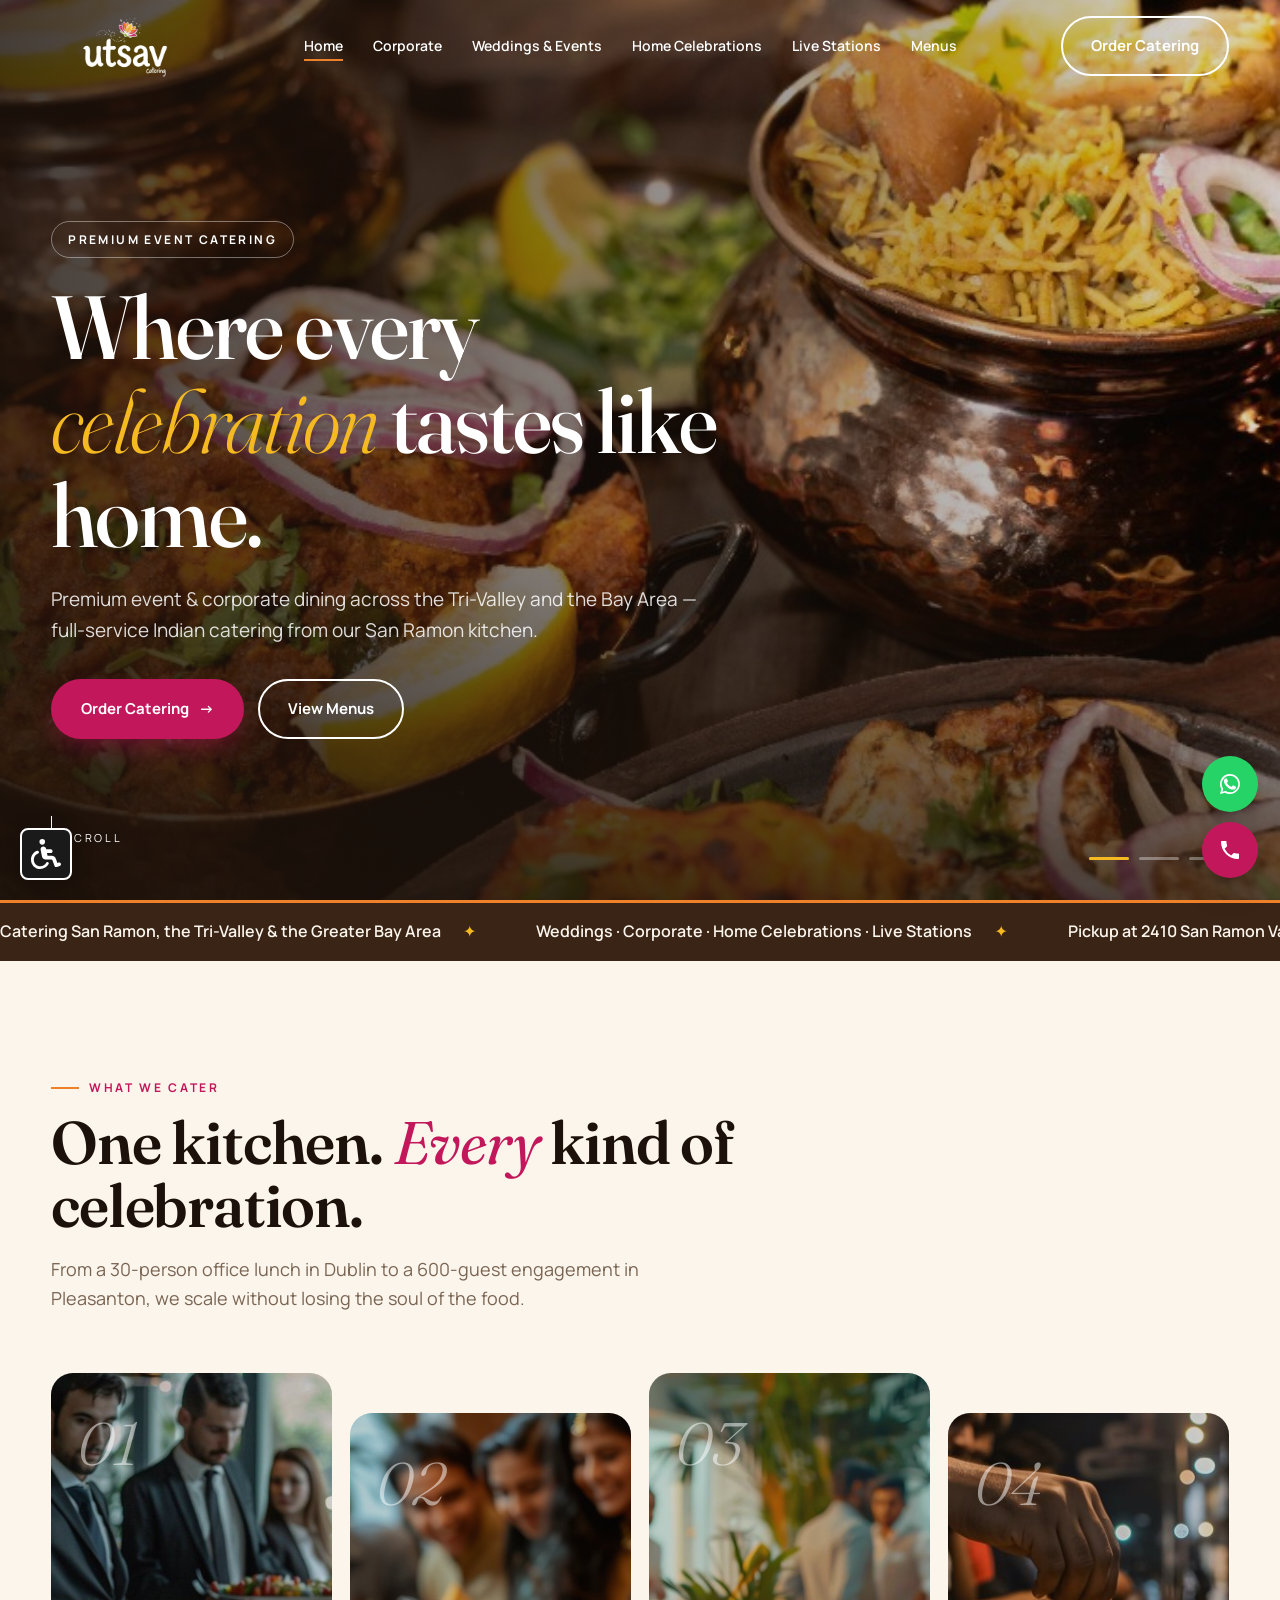
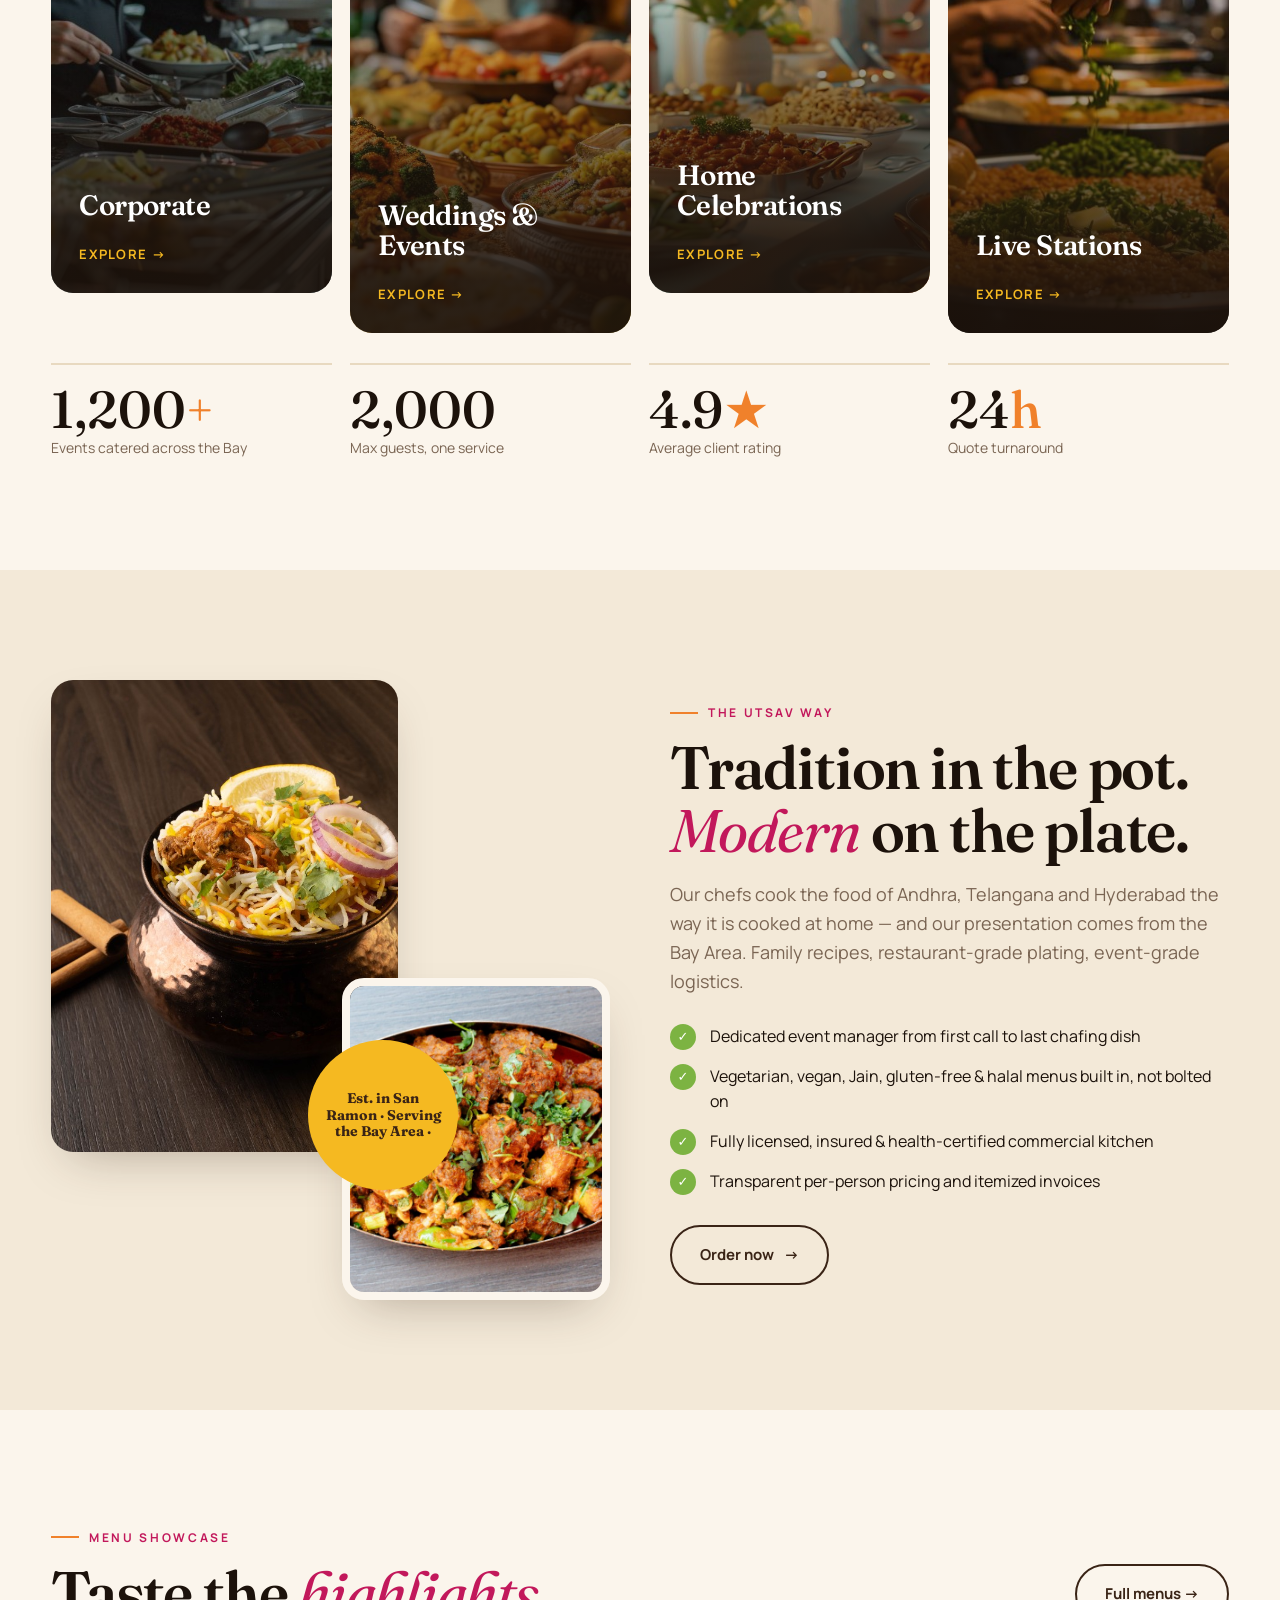
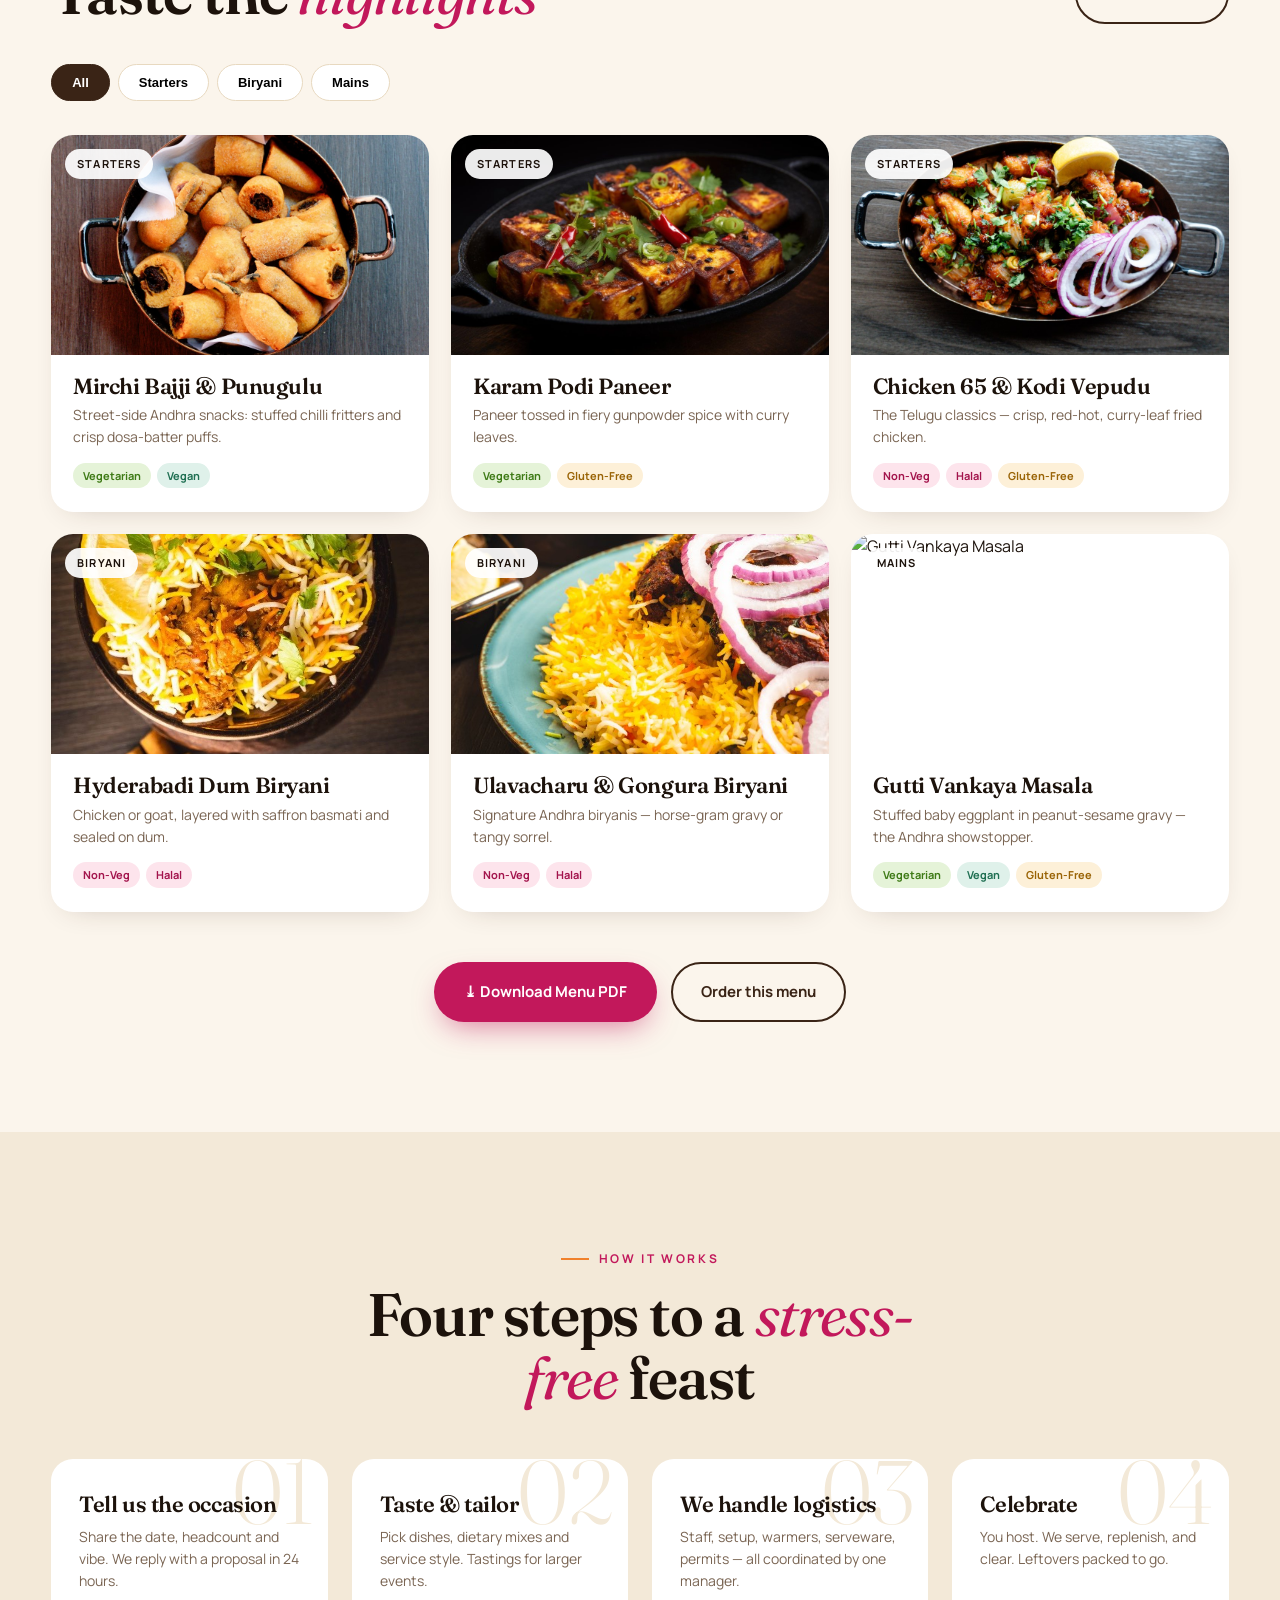
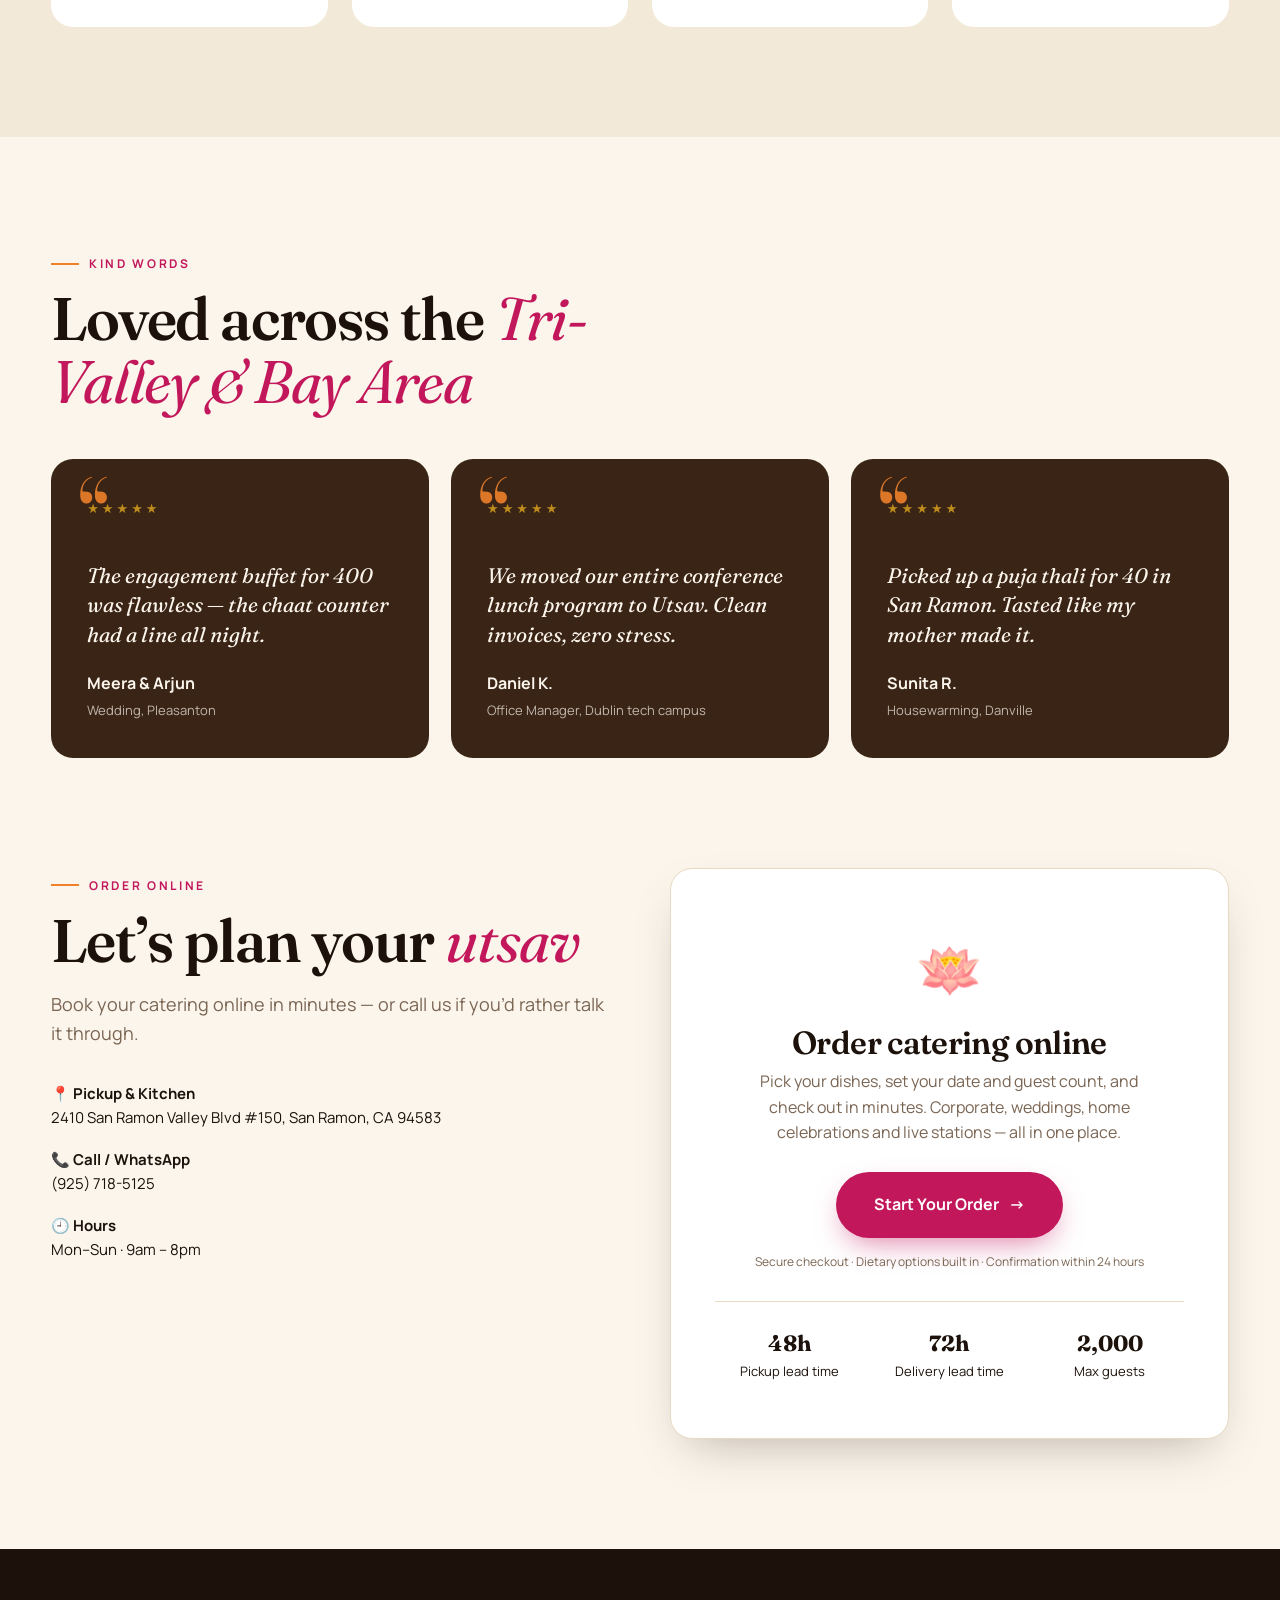
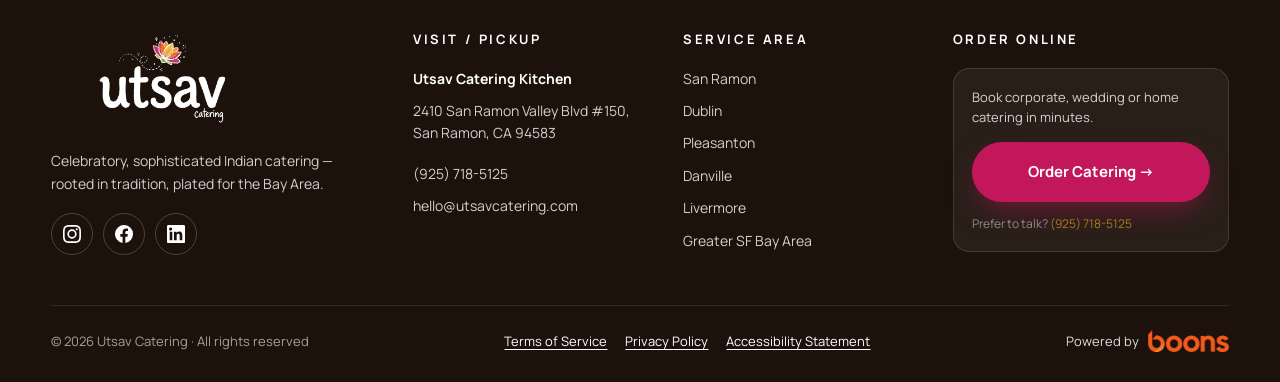
==== commit 2c0b18af: "Make the mobile menu, footer, and accessibility tools match the latest site. Co-authored-by: Cursor " ====
--- a/index.html
+++ b/index.html
@@ -40,11 +40,16 @@
 .nav.dark:not(.solid) ul a,.nav.dark:not(.solid) .btn-o{color:#fff;border-color:#fff}
 .nav.dark:not(.solid) .btn-o:hover{background:#fff;color:var(--brown)}
 .nav .lg-w{display:none}.nav.dark:not(.solid):not(.open) .lg-w{display:block}.nav.dark:not(.solid):not(.open) .lg-d{display:none}
-.burger{display:none;background:none;border:0;width:40px;height:40px;cursor:pointer}
-.burger span{display:block;height:2px;background:currentColor;margin:7px 0;transition:.3s}
-.nav.dark:not(.solid) .burger{color:#fff}
-@media(max-width:900px){.nav ul,.nav .btn{display:none}.burger{display:block}
-.nav.open ul{display:flex;flex-direction:column;position:absolute;top:100%;left:0;right:0;background:var(--cream);padding:24px 6%;gap:18px;box-shadow:var(--shadow)}.nav.open{background:var(--cream)}.nav.open .burger{color:var(--brown)}}
+.burger{display:none;background:#1c120b;color:#fff;border:1px solid rgba(255,255,255,.55);width:44px;flex-shrink:0;height:44px;border-radius:10px;cursor:pointer;align-items:center;justify-content:center;flex-direction:column;padding:0}
+.burger span{display:block;height:2px;width:20px;background:#fff;margin:3px 0;transition:.3s}
+.nav.dark:not(.solid) .burger{color:#fff;background:#1c120b}
+@media(max-width:900px){.nav ul,.nav .btn{display:none}.burger{display:flex}
+.nav.open{background:#1c120b}
+.nav.open .wrap{flex-wrap:wrap}
+.nav.open ul{display:flex;flex-direction:column;flex-basis:100%;order:3;position:static;background:#1c120b;color:#fff;padding:8px 0 12px;gap:16px;box-shadow:none}
+.nav.open ul a,.nav.open .btn-o{color:#fff !important;border-color:rgba(255,255,255,.85)}
+.nav.open .btn-o{display:inline-flex;order:4;margin:4px 0 14px}
+.nav.open .burger{color:#fff;background:#1c120b}}
 /* hero slider */
 .hero{position:relative;height:100svh;min-height:640px;overflow:hidden;background:var(--brown)}
 .slide{position:absolute;inset:0;opacity:0;transition:opacity 1.2s ease}
@@ -241,7 +246,7 @@
 .faq summary::after{content:"+";font-size:22px;color:var(--magenta)}
 .faq details[open] summary::after{content:"–"}
 .faq p{margin-top:12px;color:var(--muted);font-size:15px}
-</style></head><body>
+</style><link rel="stylesheet" href="css/accessibility.css"></head><body>
 <header class="nav dark" id="nav"><div class="wrap">
 <a class="logo" href="index.html"><img class="lg-d" src="[data-uri]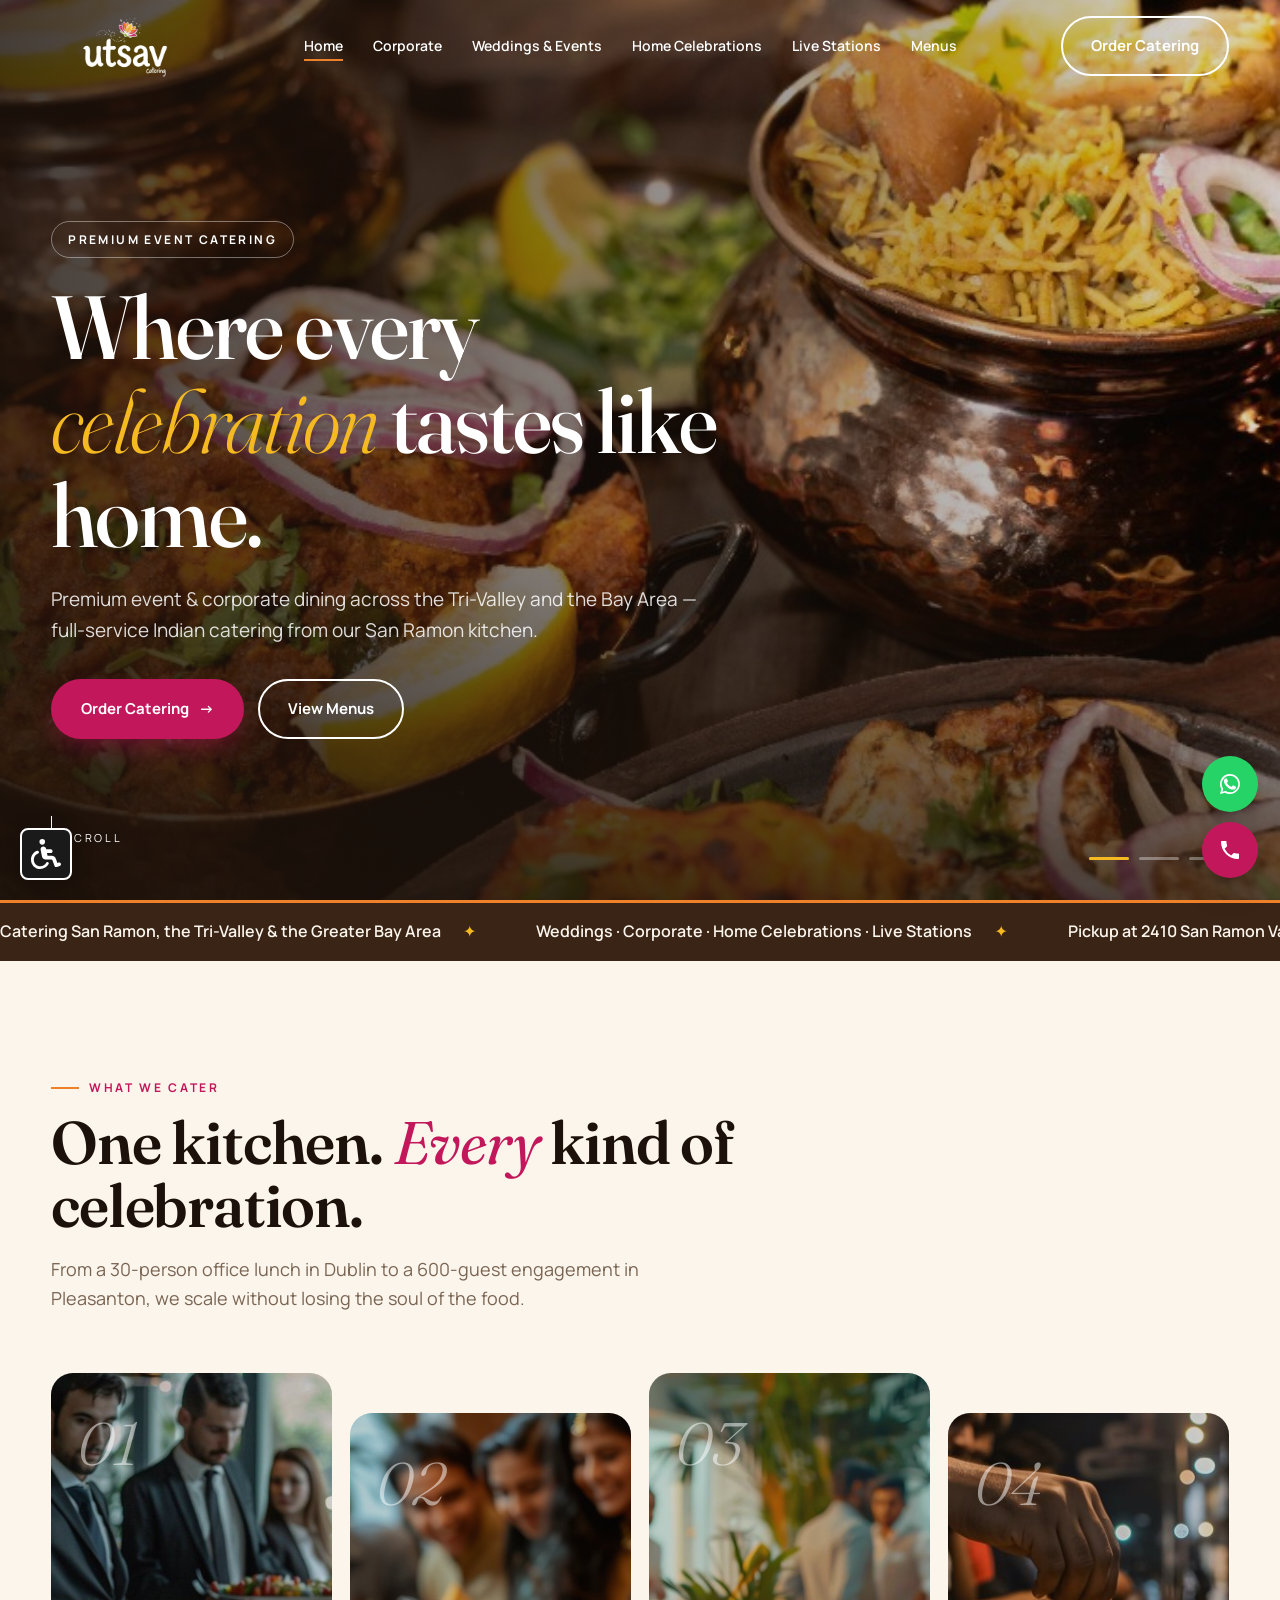
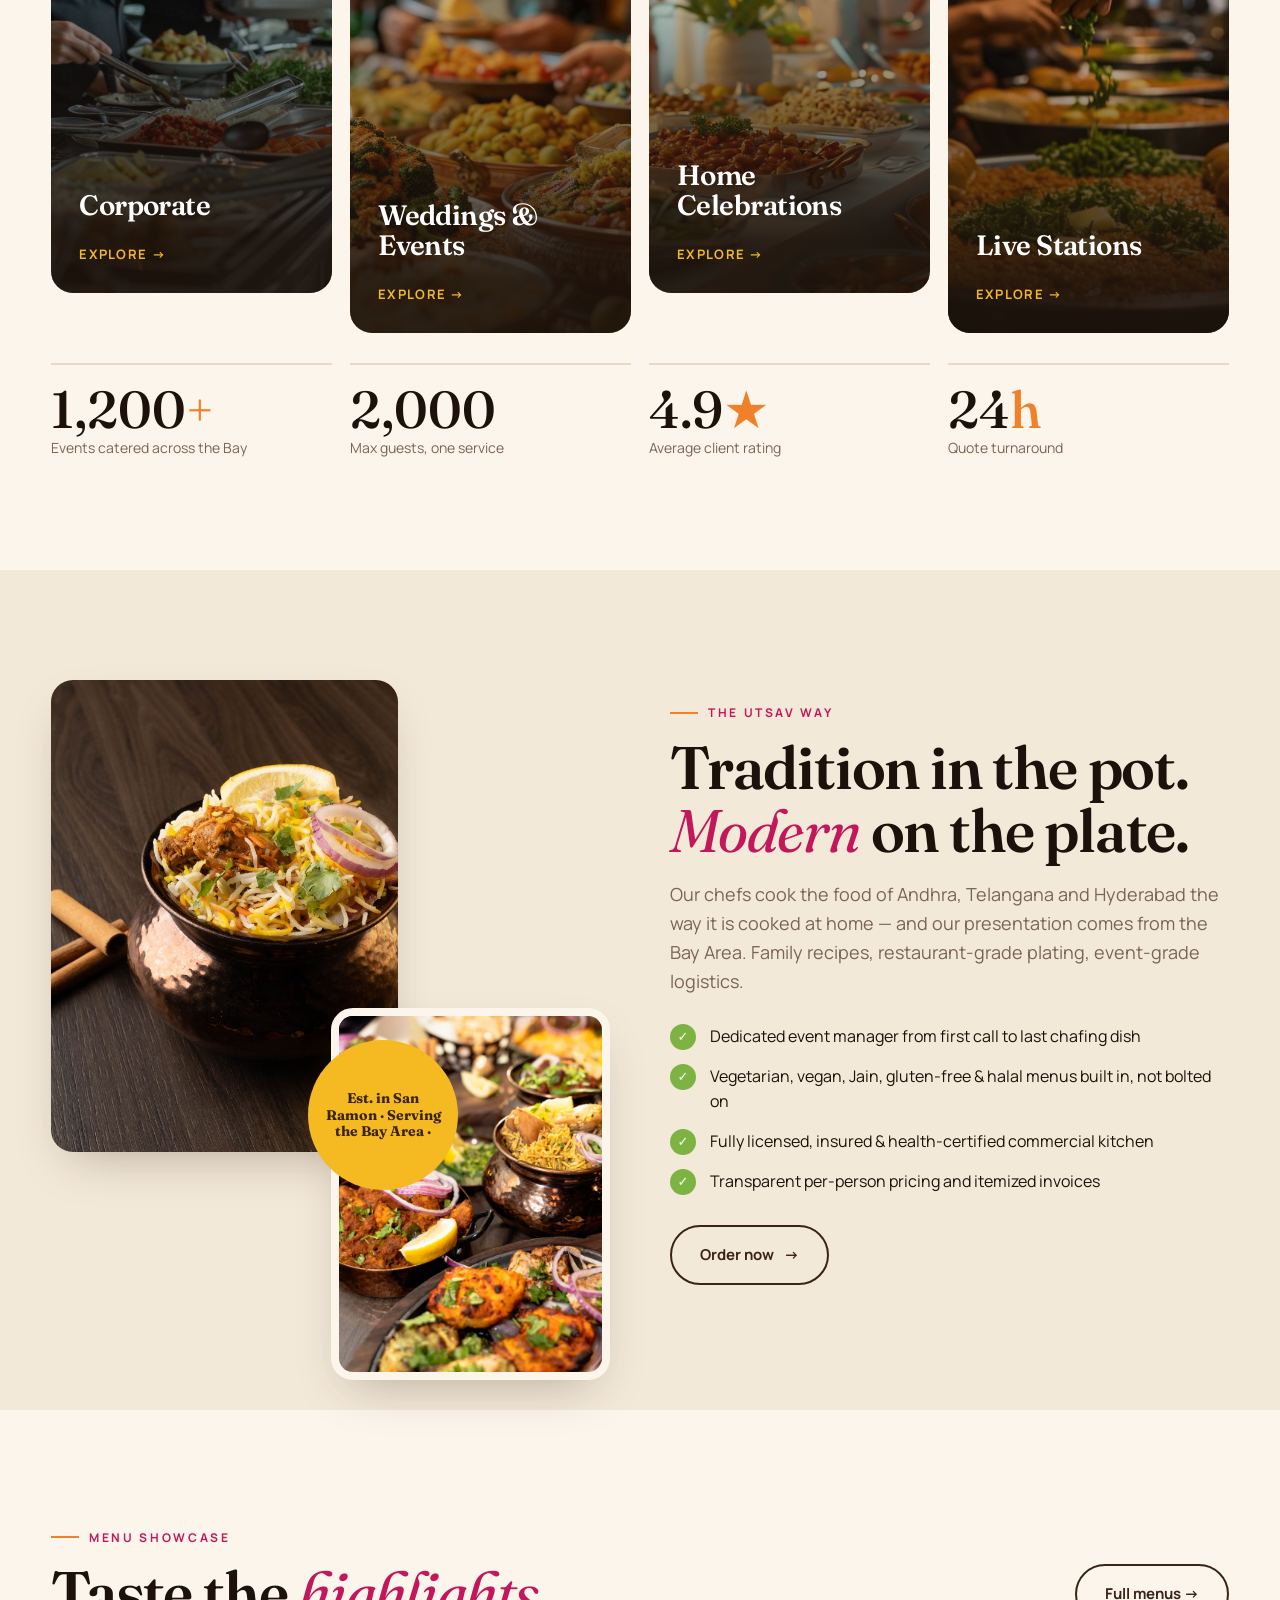
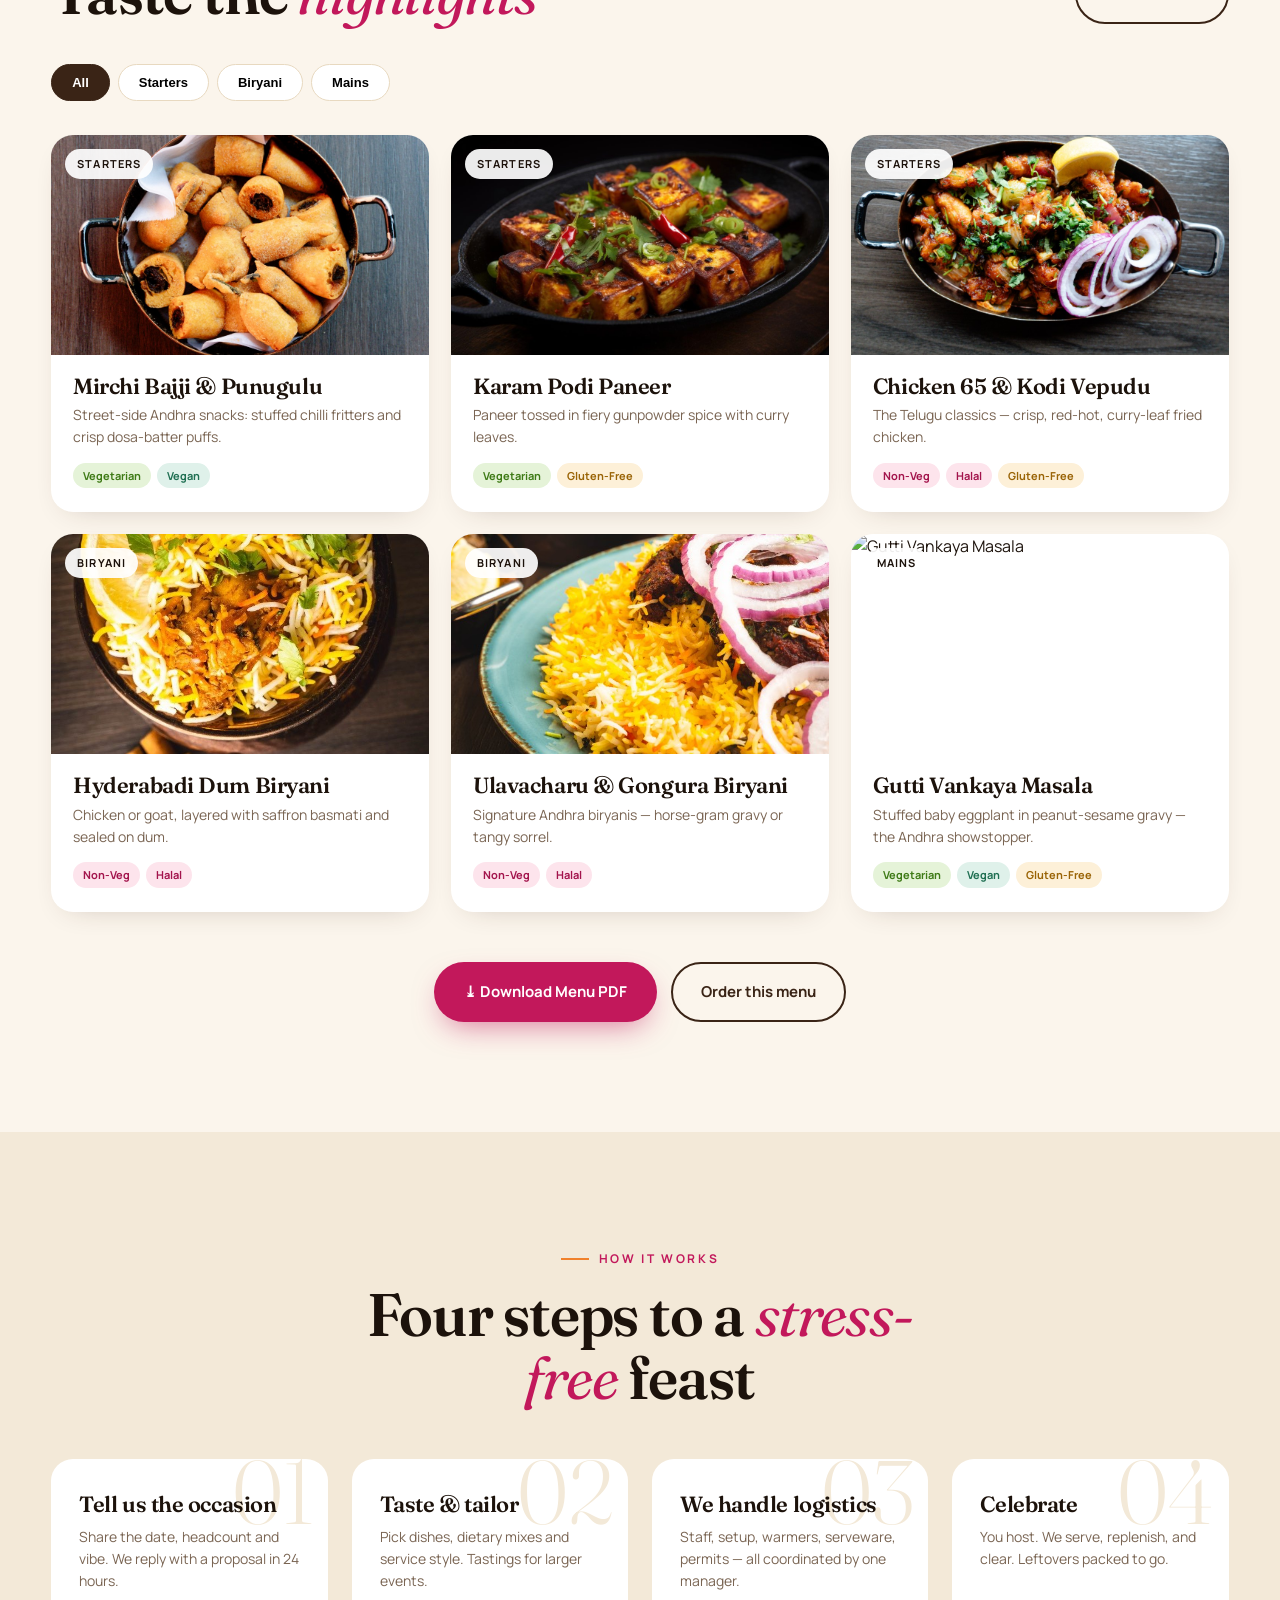
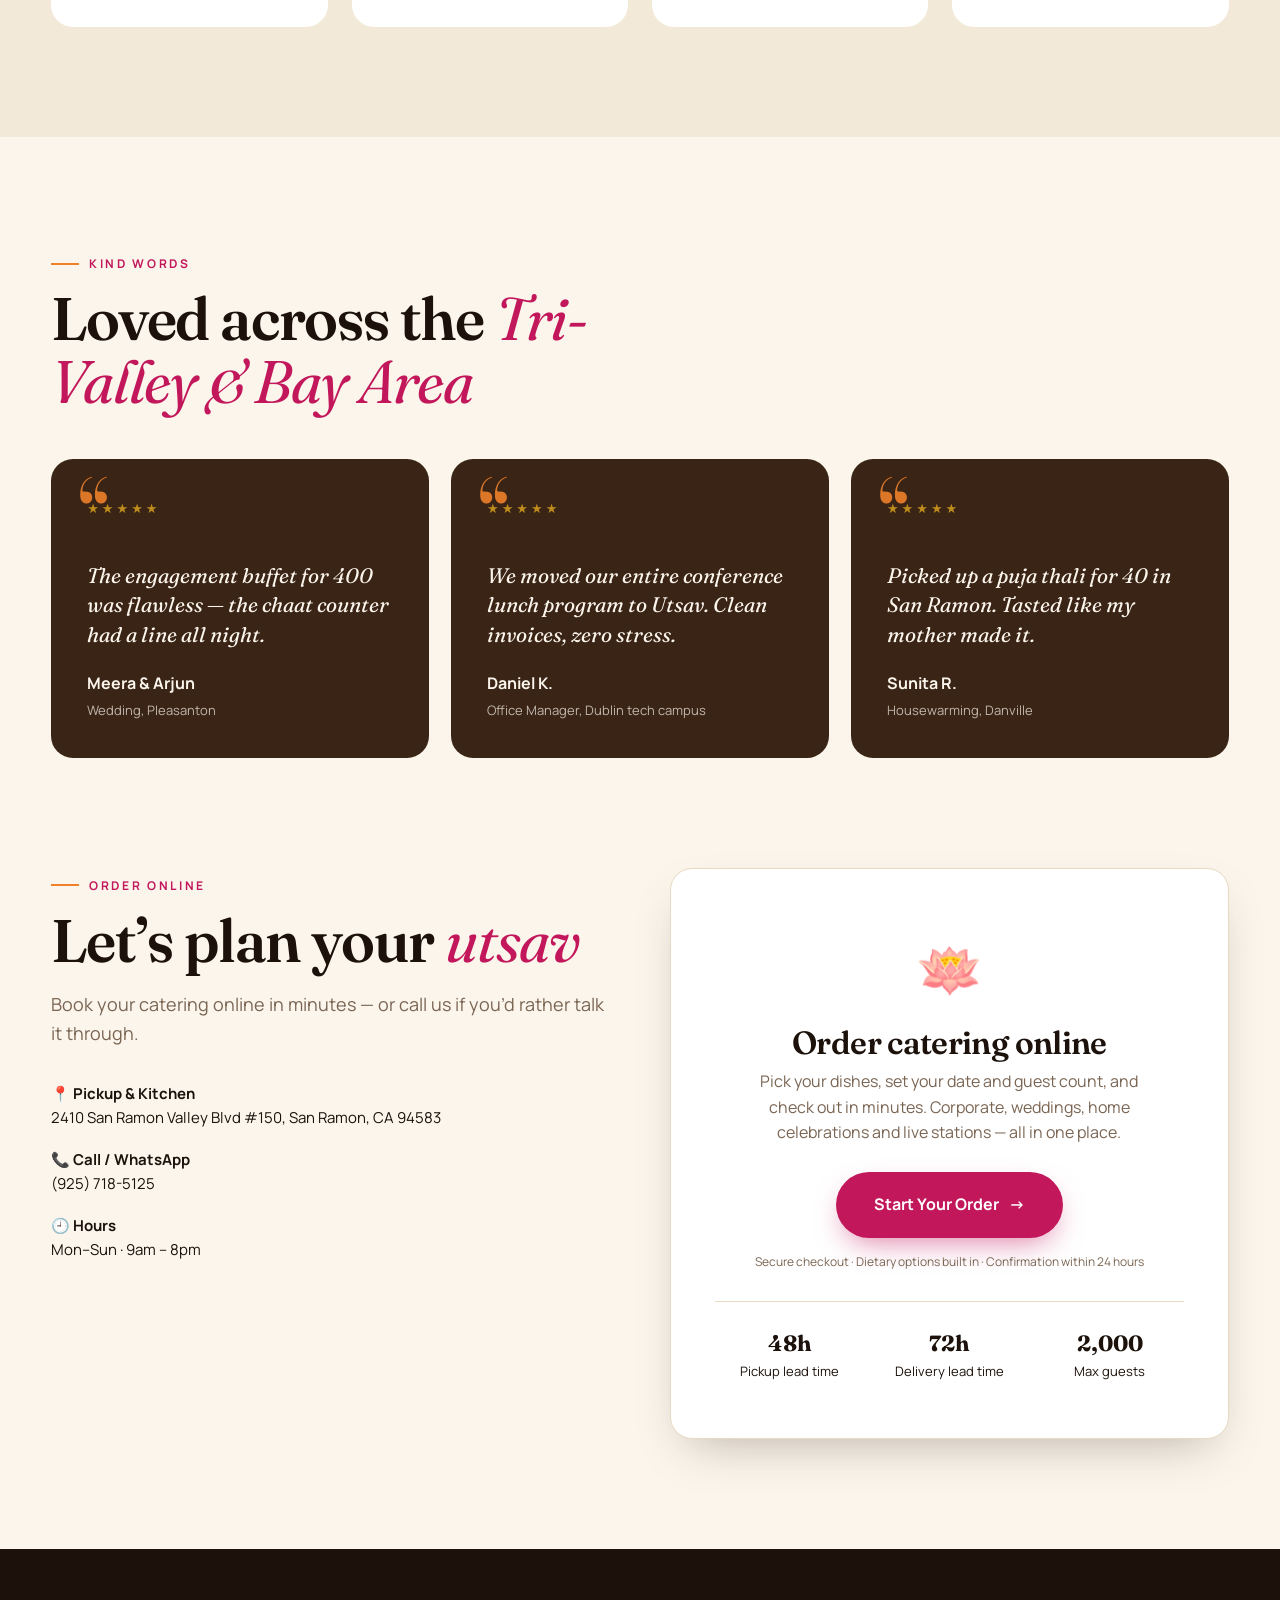
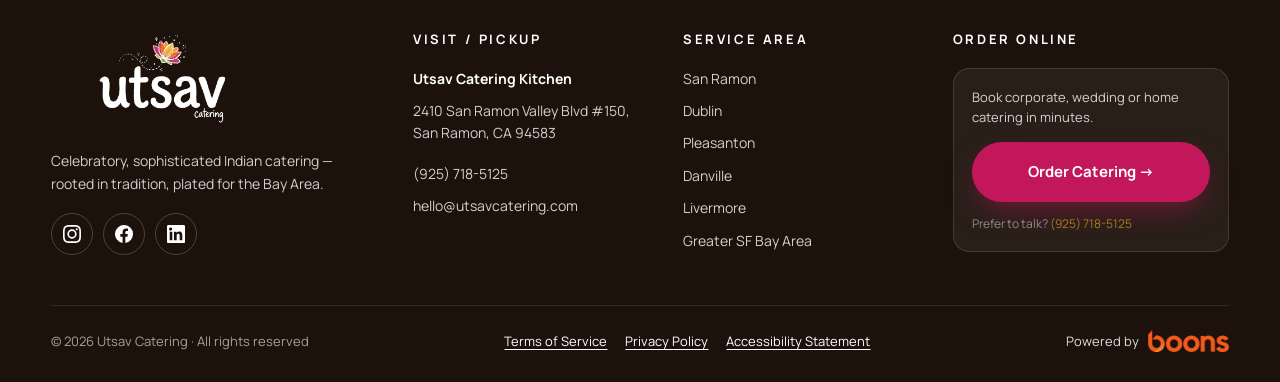
==== commit 8d50ef5f: "Update corporate boxed meals layout and homepage collage photo. Co-authored-by: Cursor <cursoragent@" ====
--- a/index.html
+++ b/index.html
@@ -107,7 +107,7 @@
 .collage{position:relative;height:620px}
 .collage img{position:absolute;object-fit:cover;border-radius:var(--r);box-shadow:var(--shadow)}
 .collage .a{width:62%;height:76%;left:0;top:0}
-.collage .b{width:48%;height:52%;right:0;bottom:0;border:8px solid var(--cream)}
+.collage .b{width:50%;height:60%;right:0;bottom:-80px;border:8px solid var(--cream)}
 .collage .badge{position:absolute;left:46%;top:58%;width:150px;height:150px;border-radius:50%;background:var(--saffron);display:grid;place-items:center;text-align:center;font-family:Fraunces,serif;font-size:14px;line-height:1.2;animation:spin 18s linear infinite;color:var(--brown);font-weight:700;padding:16px}
 @keyframes spin{to{transform:rotate(360deg)}}
 .ticks{list-style:none;margin-top:28px;display:grid;gap:14px}
@@ -266,7 +266,7 @@
 </div></section>
 
 <section class="sec" style="background:var(--cream2)"><div class="wrap grid2">
-<div class="collage rv"><img class="a" src="images/biryani-handi.jpg" onerror="this.onerror=null;this.src='https://picsum.photos/seed/'+Math.random().toString(36).slice(2)+'/1200/900'" alt="Dum biryani in a copper handi"><img class="b" src="images/kodi-vepudu.jpg" onerror="this.onerror=null;this.src='https://picsum.photos/seed/'+Math.random().toString(36).slice(2)+'/1200/900'" alt="Andhra-style chicken fry with green chillies"><div class="badge">Est. in San Ramon · Serving the Bay Area ·</div></div>
+<div class="collage rv"><img class="a" src="images/biryani-handi.jpg" onerror="this.onerror=null;this.src='https://picsum.photos/seed/'+Math.random().toString(36).slice(2)+'/1200/900'" alt="Dum biryani in a copper handi"><img class="b" src="images/feast-table.jpg" onerror="this.onerror=null;this.src='https://picsum.photos/seed/'+Math.random().toString(36).slice(2)+'/1200/900'" alt="Grand catering feast with biryani, curry and tandoori"><div class="badge">Est. in San Ramon · Serving the Bay Area ·</div></div>
 <div class="rv d1"><span class="eyebrow">The Utsav way</span><h2 class="h2">Tradition in the pot. <em>Modern</em> on the plate.</h2><p class="lead">Our chefs cook the food of Andhra, Telangana and Hyderabad the way it is cooked at home — and our presentation comes from the Bay Area. Family recipes, restaurant-grade plating, event-grade logistics.</p>
 <ul class="ticks"><li>Dedicated event manager from first call to last chafing dish</li><li>Vegetarian, vegan, Jain, gluten-free & halal menus built in, not bolted on</li><li>Fully licensed, insured & health-certified commercial kitchen</li><li>Transparent per-person pricing and itemized invoices</li></ul>
 <a class="btn btn-o" href="https://order.boons.io/site/catering/utsav-catering/421/y" data-cms-href="settings.order" target="_blank" rel="noopener" style="margin-top:30px">Order now <span class="ar">→</span></a></div>
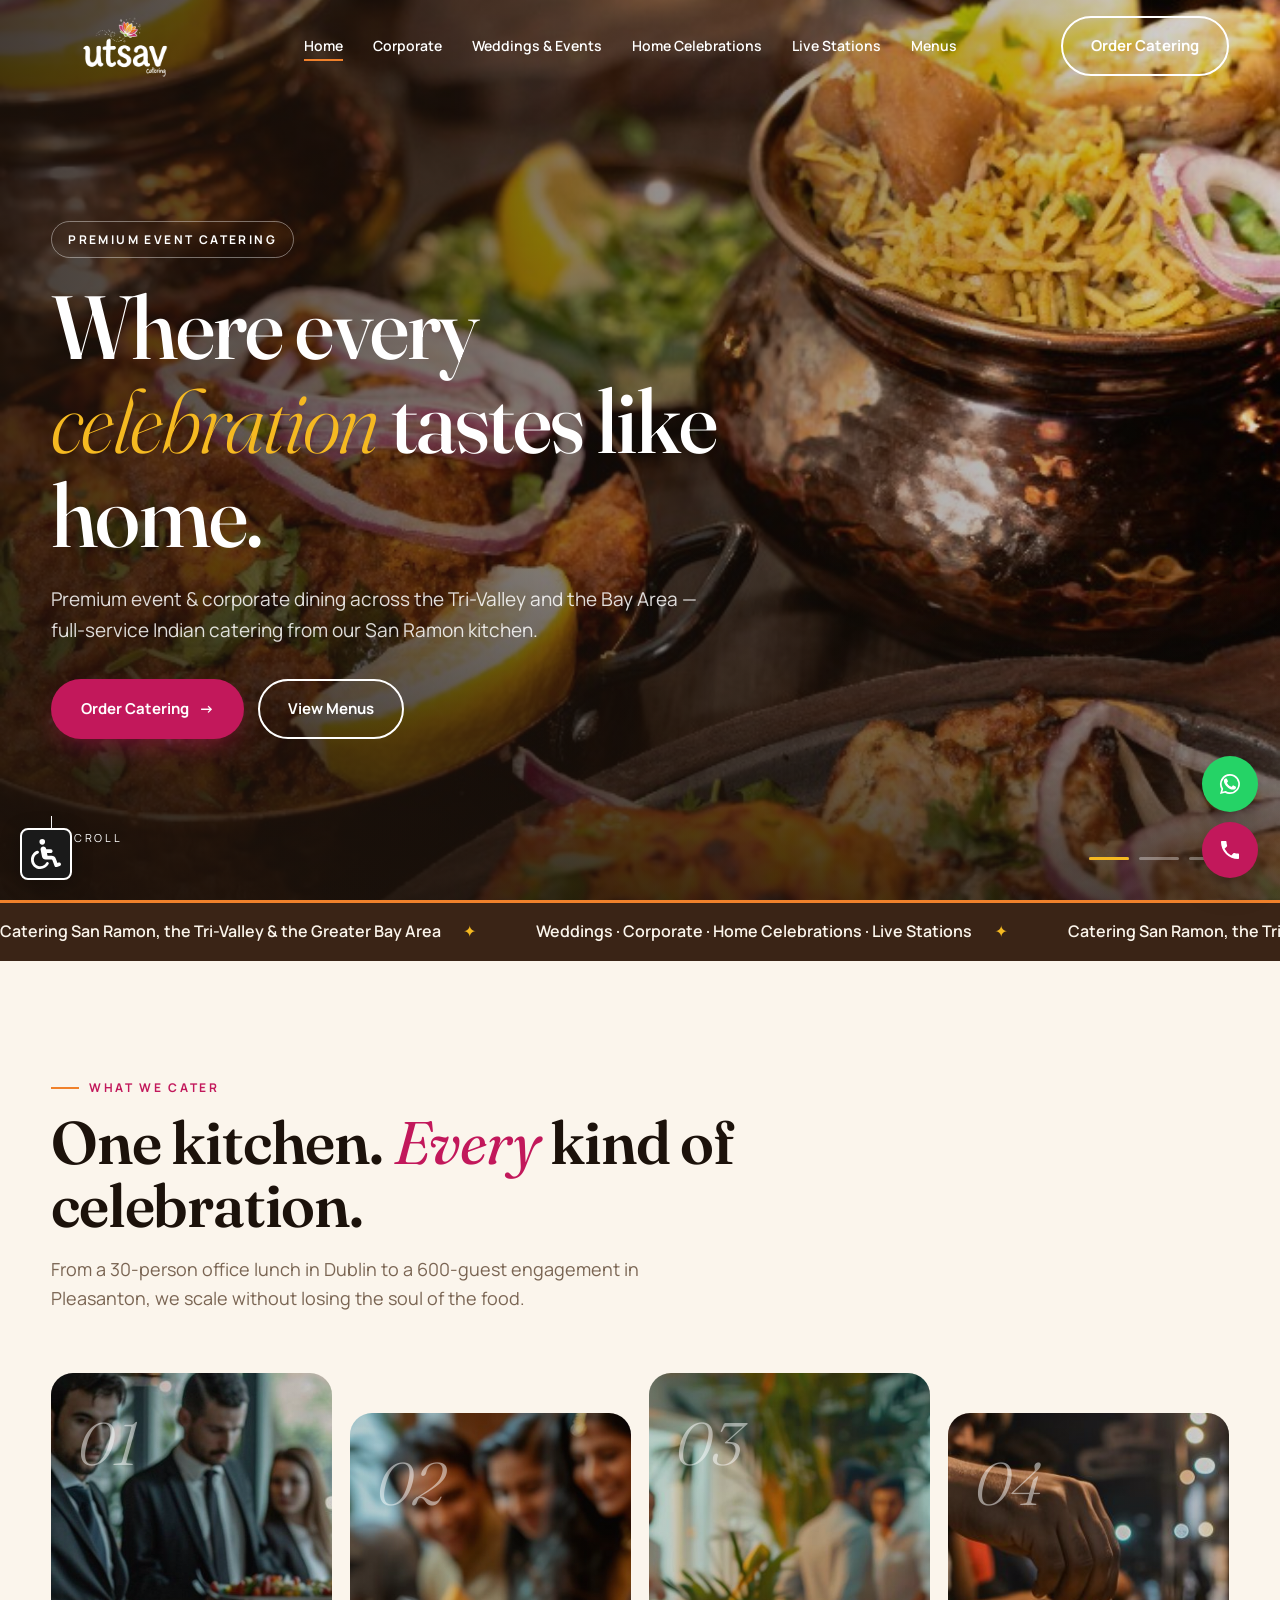
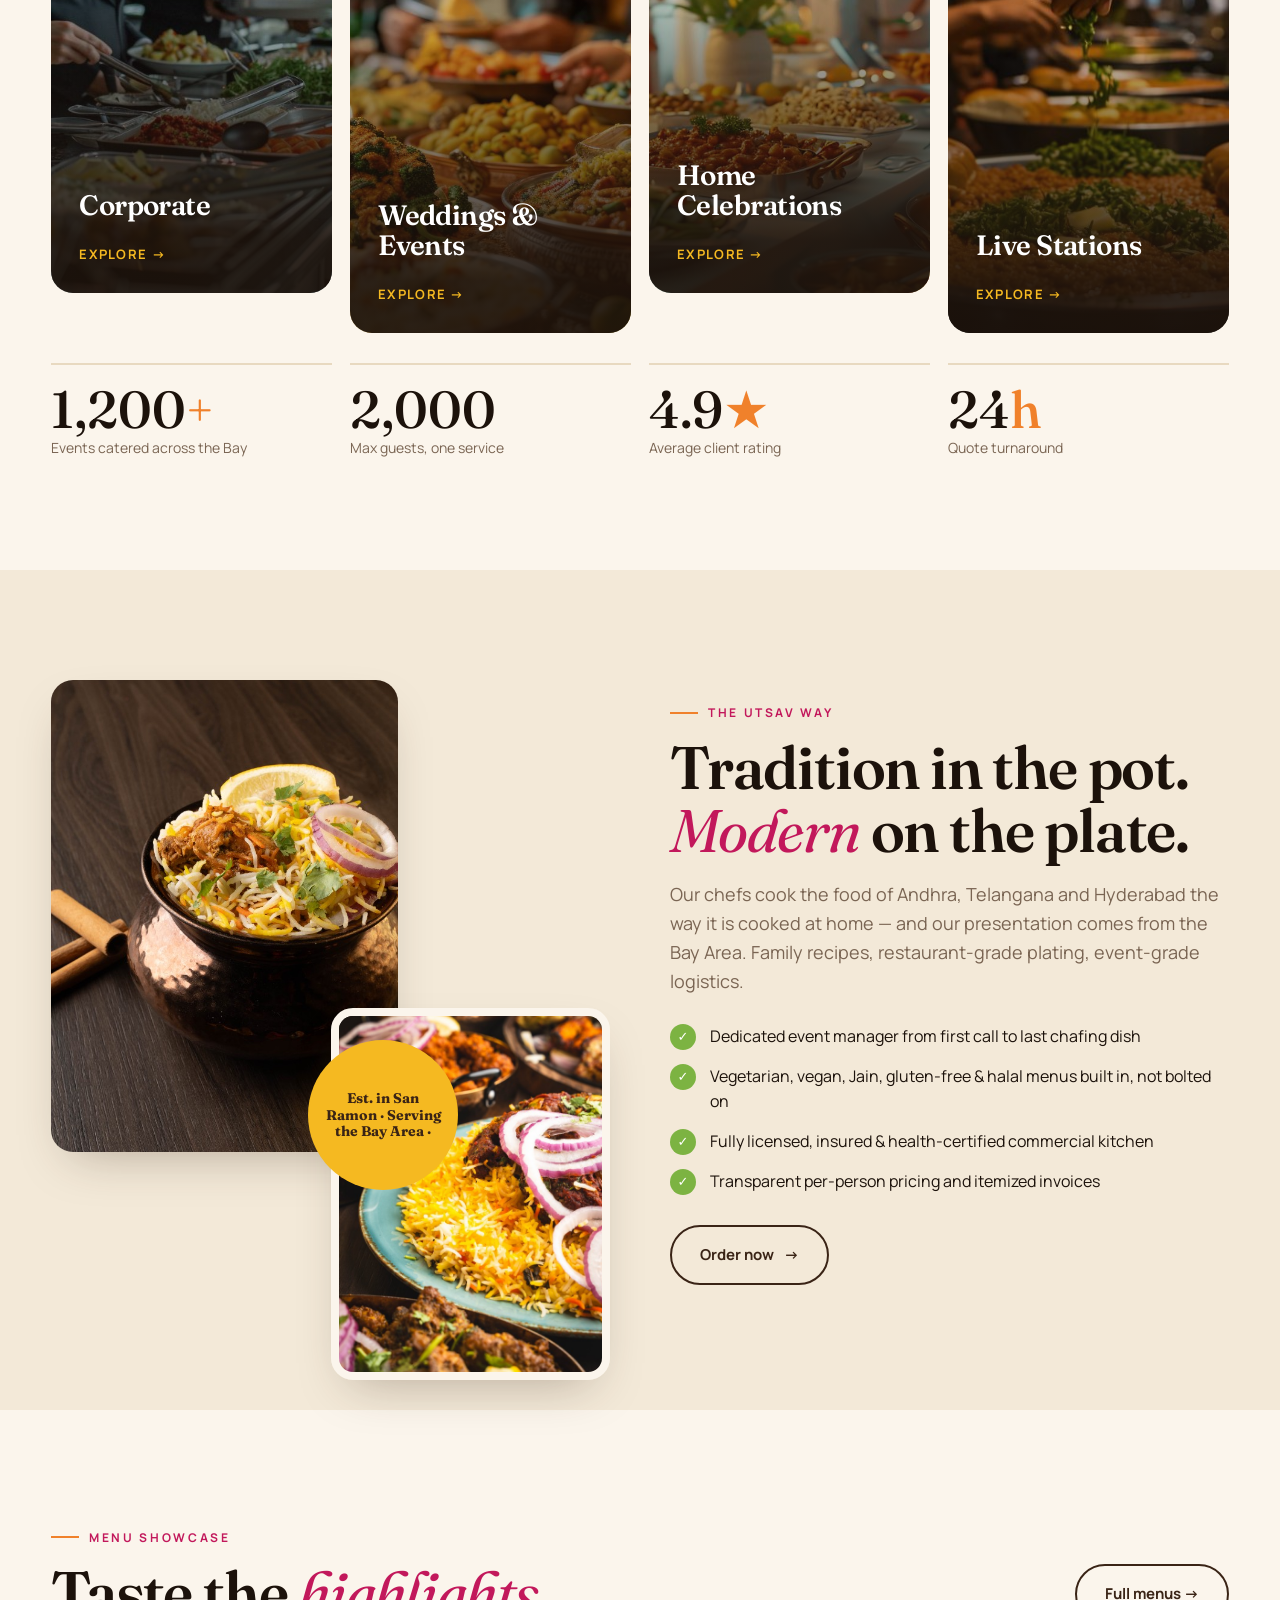
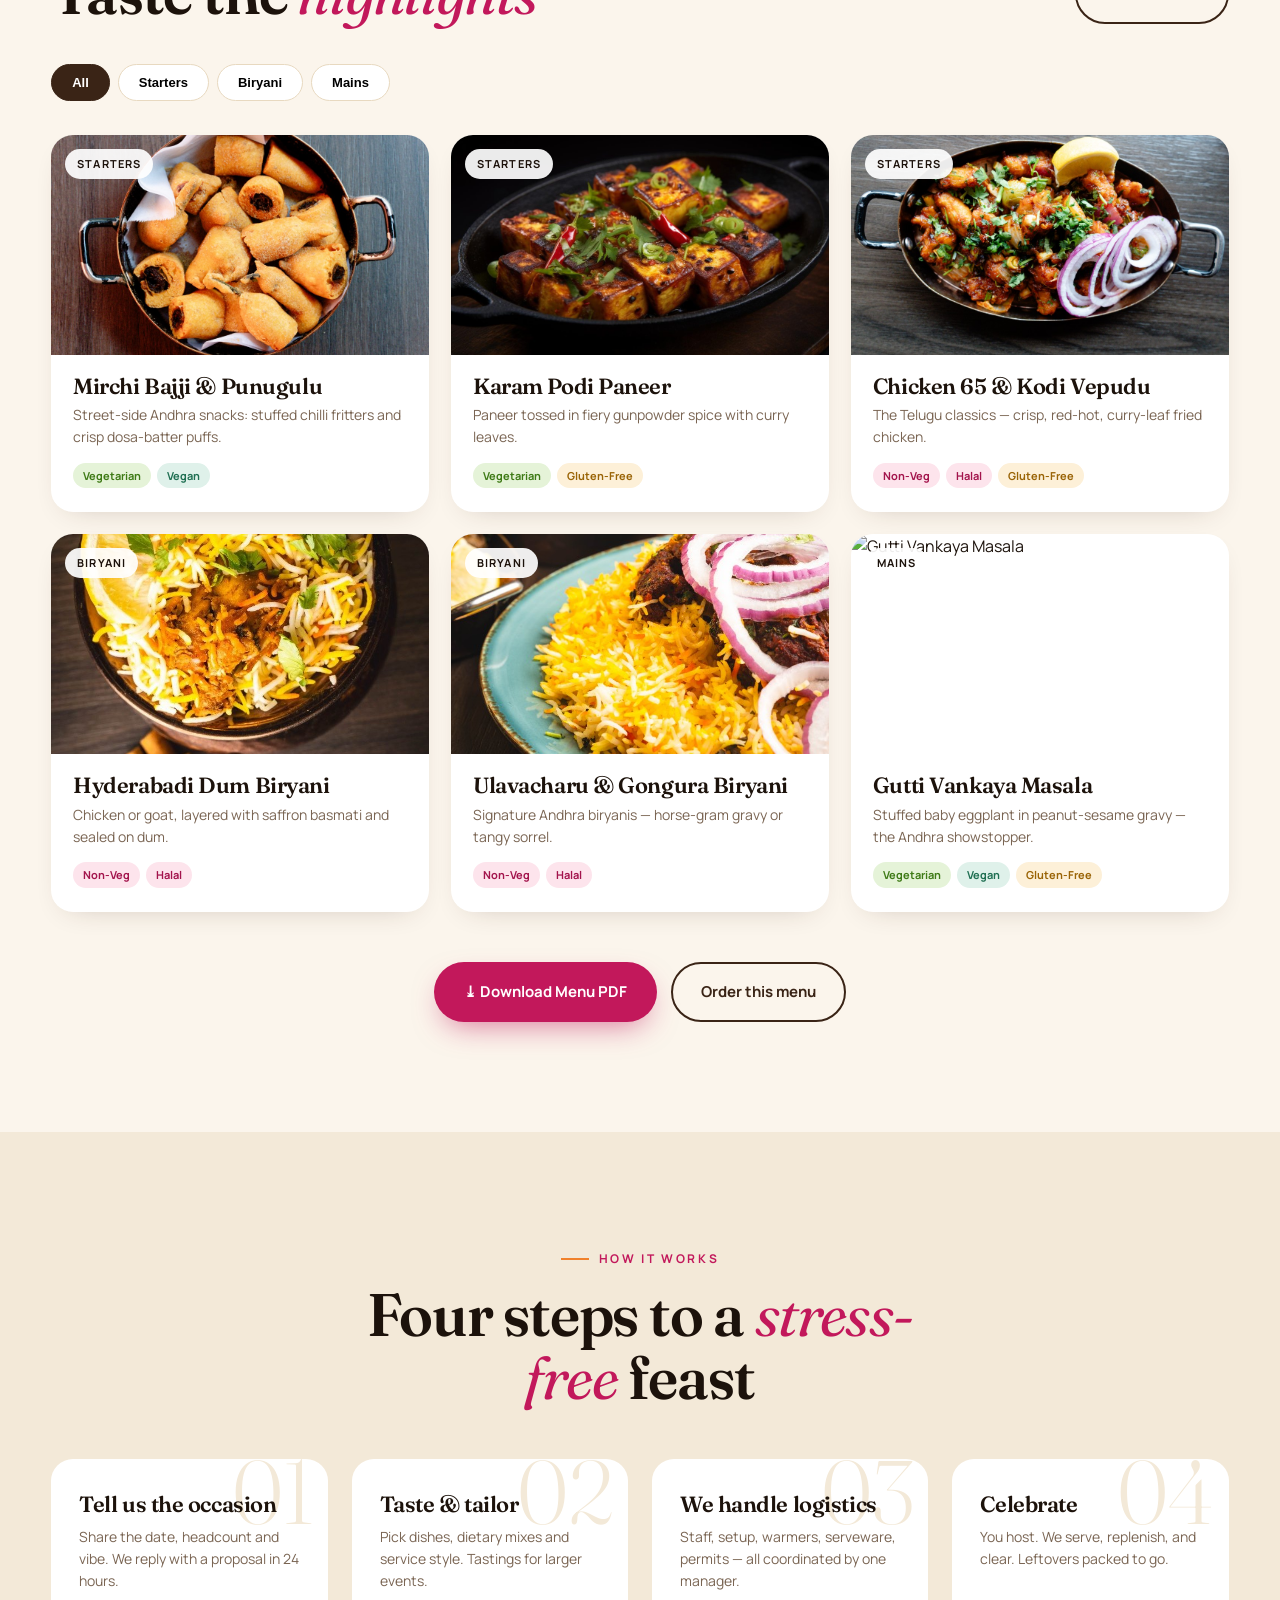
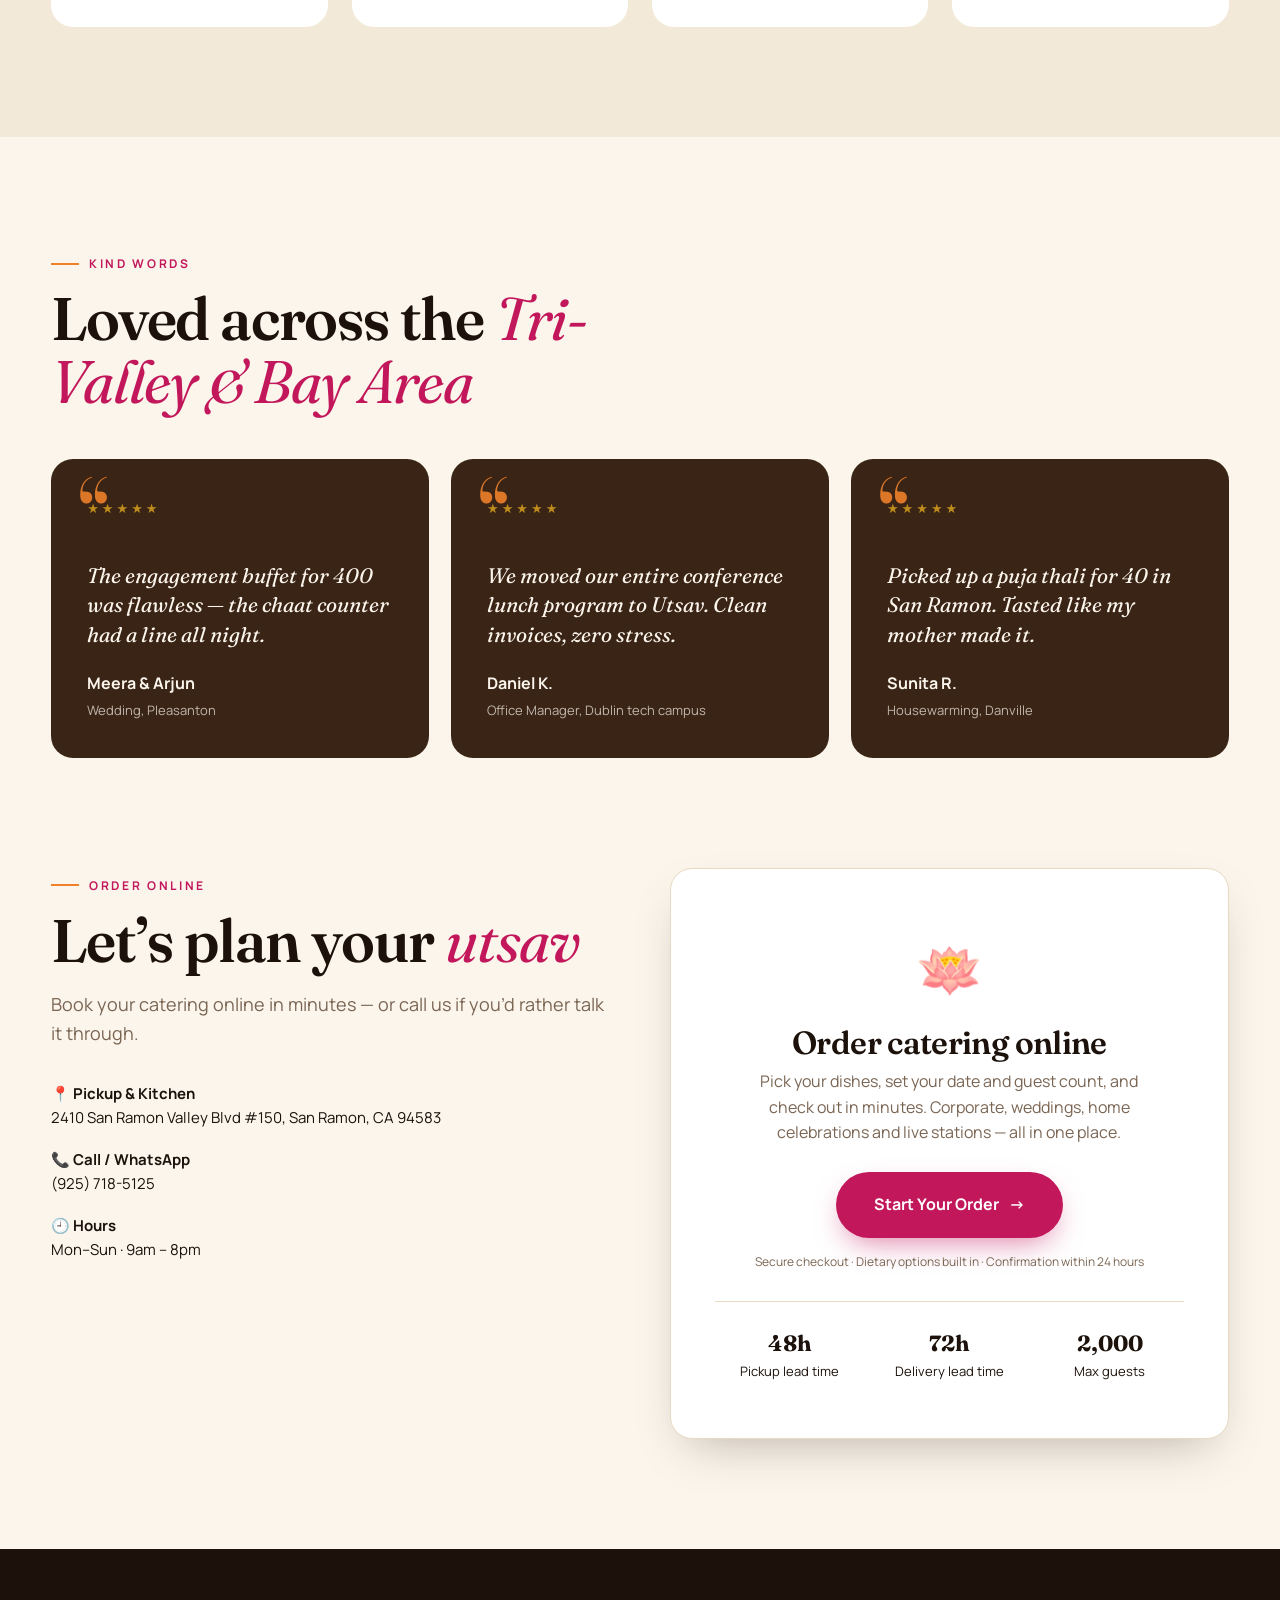
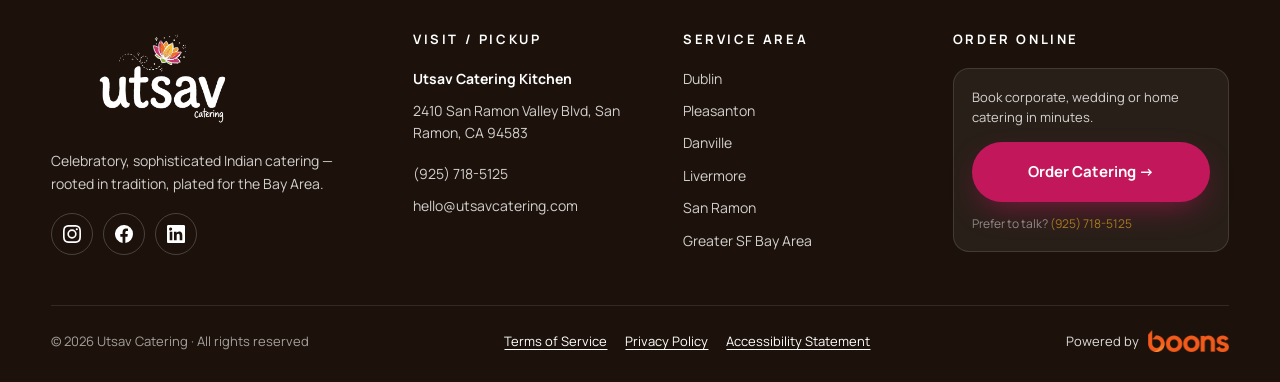
==== commit 538f71c3: "Update homepage collage, footer service area, and ticker copy. Co-authored-by: Cursor <cursoragent@c" ====
--- a/index.html
+++ b/index.html
@@ -256,7 +256,7 @@
 
 <section class="hero ready" id="hero"><div class="slide on"><img data-cms-img="home.slide0.img" src="images/feast-table.jpg" onerror="this.onerror=null;this.src='https://picsum.photos/seed/'+Math.random().toString(36).slice(2)+'/1200/900'" alt="Grand wedding feast with biryani, curries and the grill"></div><div class="slide "><img data-cms-img="home.slide1.img" src="images/table-spread.jpg" onerror="this.onerror=null;this.src='https://picsum.photos/seed/'+Math.random().toString(36).slice(2)+'/1200/900'" alt="Indian catering spread of curries, snacks and mango lassi"></div><div class="slide "><img data-cms-img="home.slide2.img" src="images/tandoori.jpg" onerror="this.onerror=null;this.src='https://picsum.photos/seed/'+Math.random().toString(36).slice(2)+'/1200/900'" alt="Tandoori kebabs on a sizzling grill"></div><div class="wrap"><div class="cap" data-i="0" style=""><span class="tag" data-cms="home.slide0.tag">Premium Event Catering</span><h1 data-cms="home.slide0.h">Where every <em>celebration</em> tastes like home.</h1><p data-cms="home.slide0.p">Premium event & corporate dining across the Tri-Valley and the Bay Area — full-service Indian catering from our San Ramon kitchen.</p><div class="cta"><a class="btn btn-p" href="https://order.boons.io/site/catering/utsav-catering/421/y" data-cms-href="settings.order" target="_blank" rel="noopener">Order Catering <span class="ar">→</span></a><a class="btn btn-w" href="menus.html">View Menus</a></div></div><div class="cap" data-i="1" style="display:none"><span class="tag" data-cms="home.slide1.tag">Corporate Dining</span><h1 data-cms="home.slide1.h">Lunches your team will <em>actually</em> talk about.</h1><p data-cms="home.slide1.p">Boxed meals, buffets and executive galas with transparent invoicing — from 20 to 2,000 guests.</p><div class="cta"><a class="btn btn-p" href="https://order.boons.io/site/catering/utsav-catering/421/y" data-cms-href="settings.order" target="_blank" rel="noopener">Order Catering <span class="ar">→</span></a><a class="btn btn-w" href="menus.html">View Menus</a></div></div><div class="cap" data-i="2" style="display:none"><span class="tag" data-cms="home.slide2.tag">Live Stations</span><h1 data-cms="home.slide2.h">Chaat counters. Dosa flames. <em>Pure theatre.</em></h1><p data-cms="home.slide2.p">Interactive live-cooking stations that turn a meal into the highlight of your event.</p><div class="cta"><a class="btn btn-p" href="https://order.boons.io/site/catering/utsav-catering/421/y" data-cms-href="settings.order" target="_blank" rel="noopener">Order Catering <span class="ar">→</span></a><a class="btn btn-w" href="menus.html">View Menus</a></div></div></div>
 <div class="scroll"><i></i>Scroll</div><div class="dots"><b class="on" data-i="0"></b><b class="" data-i="1"></b><b class="" data-i="2"></b></div></section>
-<div class="locbar"><div class="track"><span>Catering San Ramon, the Tri-Valley &amp; the Greater Bay Area</span><span>Weddings · Corporate · Home Celebrations · Live Stations</span><span>Pickup at 2410 San Ramon Valley Blvd #150</span><span>Catering San Ramon, the Tri-Valley &amp; the Greater Bay Area</span><span>Weddings · Corporate · Home Celebrations · Live Stations</span><span>Pickup at 2410 San Ramon Valley Blvd #150</span></div></div>
+<div class="locbar"><div class="track"><span>Catering San Ramon, the Tri-Valley &amp; the Greater Bay Area</span><span>Weddings · Corporate · Home Celebrations · Live Stations</span><span>Catering San Ramon, the Tri-Valley &amp; the Greater Bay Area</span><span>Weddings · Corporate · Home Celebrations · Live Stations</span></div></div>
 
 <section class="sec"><div class="wrap">
 <div class="rv" style="max-width:720px;margin-bottom:60px"><span class="eyebrow">What we cater</span><h2 class="h2">One kitchen. <em>Every</em> kind of celebration.</h2><p class="lead">From a 30-person office lunch in Dublin to a 600-guest engagement in Pleasanton, we scale without losing the soul of the food.</p></div>
@@ -266,7 +266,7 @@
 </div></section>
 
 <section class="sec" style="background:var(--cream2)"><div class="wrap grid2">
-<div class="collage rv"><img class="a" src="images/biryani-handi.jpg" onerror="this.onerror=null;this.src='https://picsum.photos/seed/'+Math.random().toString(36).slice(2)+'/1200/900'" alt="Dum biryani in a copper handi"><img class="b" src="images/feast-table.jpg" onerror="this.onerror=null;this.src='https://picsum.photos/seed/'+Math.random().toString(36).slice(2)+'/1200/900'" alt="Grand catering feast with biryani, curry and tandoori"><div class="badge">Est. in San Ramon · Serving the Bay Area ·</div></div>
+<div class="collage rv"><img class="a" src="images/biryani-handi.jpg" onerror="this.onerror=null;this.src='https://picsum.photos/seed/'+Math.random().toString(36).slice(2)+'/1200/900'" alt="Dum biryani in a copper handi"><img class="b" src="images/biryani-platter.jpg" onerror="this.onerror=null;this.src='https://picsum.photos/seed/'+Math.random().toString(36).slice(2)+'/1200/900'" alt="Biryani platter with curry and tandoori"><div class="badge">Est. in San Ramon · Serving the Bay Area ·</div></div>
 <div class="rv d1"><span class="eyebrow">The Utsav way</span><h2 class="h2">Tradition in the pot. <em>Modern</em> on the plate.</h2><p class="lead">Our chefs cook the food of Andhra, Telangana and Hyderabad the way it is cooked at home — and our presentation comes from the Bay Area. Family recipes, restaurant-grade plating, event-grade logistics.</p>
 <ul class="ticks"><li>Dedicated event manager from first call to last chafing dish</li><li>Vegetarian, vegan, Jain, gluten-free & halal menus built in, not bolted on</li><li>Fully licensed, insured & health-certified commercial kitchen</li><li>Transparent per-person pricing and itemized invoices</li></ul>
 <a class="btn btn-o" href="https://order.boons.io/site/catering/utsav-catering/421/y" data-cms-href="settings.order" target="_blank" rel="noopener" style="margin-top:30px">Order now <span class="ar">→</span></a></div>
@@ -304,8 +304,8 @@
 <div><div class="flogo"><img src="[data-uri]" alt="Utsav Catering"></div>
 <p style="font-size:14px;max-width:34ch" data-cms="settings.tagline">Celebratory, sophisticated Indian catering — rooted in tradition, plated for the Bay Area.</p>
 <div class="soc"><a href="#" data-cms-href="settings.instagram" aria-label="Instagram"><svg viewBox="0 0 24 24"><path d="M12 2.2c3.2 0 3.6 0 4.8.1 3.3.1 4.8 1.7 4.9 4.9.1 1.3.1 1.6.1 4.8s0 3.6-.1 4.8c-.1 3.2-1.7 4.8-4.9 4.9-1.3.1-1.6.1-4.8.1s-3.6 0-4.8-.1c-3.3-.1-4.8-1.7-4.9-4.9C2.2 15.6 2.2 15.2 2.2 12s0-3.6.1-4.8C2.4 3.9 4 2.4 7.2 2.3c1.2-.1 1.6-.1 4.8-.1zM12 0C8.7 0 8.3 0 7.1.1 2.7.3.3 2.7.1 7.1 0 8.3 0 8.7 0 12s0 3.7.1 4.9c.2 4.4 2.6 6.8 7 7 1.2.1 1.6.1 4.9.1s3.7 0 4.9-.1c4.4-.2 6.8-2.6 7-7 .1-1.2.1-1.6.1-4.9s0-3.7-.1-4.9c-.2-4.4-2.6-6.8-7-7C15.7 0 15.3 0 12 0zm0 5.8a6.2 6.2 0 100 12.4 6.2 6.2 0 000-12.4zM12 16a4 4 0 110-8 4 4 0 010 8zm6.4-11.8a1.4 1.4 0 100 2.9 1.4 1.4 0 000-2.9z"/></svg></a><a href="#" data-cms-href="settings.facebook" aria-label="Facebook"><svg viewBox="0 0 24 24"><path d="M24 12a12 12 0 10-13.9 11.9v-8.4H7.1V12h3V9.4c0-3 1.8-4.7 4.5-4.7 1.3 0 2.7.2 2.7.2v3h-1.5c-1.5 0-2 .9-2 1.9V12h3.3l-.5 3.5h-2.8v8.4A12 12 0 0024 12z"/></svg></a><a href="#" data-cms-href="settings.linkedin" aria-label="LinkedIn"><svg viewBox="0 0 24 24"><path d="M20.4 20.4h-3.5v-5.6c0-1.3 0-3-1.9-3s-2.1 1.4-2.1 2.9v5.7H9.3V9h3.4v1.6c.5-.9 1.6-1.9 3.4-1.9 3.6 0 4.3 2.4 4.3 5.4v6.3zM5.3 7.4a2.1 2.1 0 110-4.1 2.1 2.1 0 010 4.1zM7.1 20.4H3.6V9h3.5v11.4zM22.2 0H1.8C.8 0 0 .8 0 1.7v20.5c0 1 .8 1.8 1.8 1.8h20.4c1 0 1.8-.8 1.8-1.8V1.7C24 .8 23.2 0 22.2 0z"/></svg></a></div></div>
-<div><h4>Visit / Pickup</h4><ul><li><strong style="color:#fff">Utsav Catering Kitchen</strong></li><li data-cms="settings.address">2410 San Ramon Valley Blvd #150, San Ramon, CA 94583</li><li style="margin-top:8px"><a data-cms="settings.phone" data-cms-href="settings.phoneLink" href="tel:+19257185125">(925) 718-5125</a></li><li><a data-cms="settings.email" href="mailto:hello@utsavcatering.com">hello@utsavcatering.com</a></li></ul></div>
-<div><h4>Service Area</h4><ul><li>San Ramon</li><li>Dublin</li><li>Pleasanton</li><li>Danville</li><li>Livermore</li><li>Greater SF Bay Area</li></ul></div>
+<div><h4>Visit / Pickup</h4><ul><li><strong style="color:#fff">Utsav Catering Kitchen</strong></li><li data-cms="settings.address">2410 San Ramon Valley Blvd, San Ramon, CA 94583</li><li style="margin-top:8px"><a data-cms="settings.phone" data-cms-href="settings.phoneLink" href="tel:+19257185125">(925) 718-5125</a></li><li><a data-cms="settings.email" href="mailto:hello@utsavcatering.com">hello@utsavcatering.com</a></li></ul></div>
+<div><h4>Service Area</h4><ul><li>Dublin</li><li>Pleasanton</li><li>Danville</li><li>Livermore</li><li>San Ramon</li><li>Greater SF Bay Area</li></ul></div>
 <div><h4>Order Online</h4><div class="callback"><p style="font-size:13px;margin-bottom:14px">Book corporate, wedding or home catering in minutes.</p><a class="btn btn-p" style="width:100%;justify-content:center" href="https://order.boons.io/site/catering/utsav-catering/421/y" data-cms-href="settings.order" target="_blank" rel="noopener">Order Catering →</a><p style="font-size:12px;opacity:.6;margin-top:12px">Prefer to talk? <a href="tel:+19257185125" style="color:var(--saffron)">(925) 718-5125</a></p></div></div>
 </div>
 <div class="fbot"><span class="fcopy">© 2026 Utsav Catering · All rights reserved</span><nav class="flegal" aria-label="Legal"><a href="https://www.boons.io/terms-of-service" target="_blank" rel="noopener">Terms of Service</a><a href="https://www.boons.io/privacy-policy" target="_blank" rel="noopener">Privacy Policy</a><a href="https://www.boons.io/accessibility-statement" target="_blank" rel="noopener">Accessibility Statement</a></nav><span class="powered-by">Powered by <a href="https://www.boons.io/" target="_blank" rel="noopener" aria-label="boons"><img src="images/boons-logo.png" alt="boons"></a></span></div></div></footer>
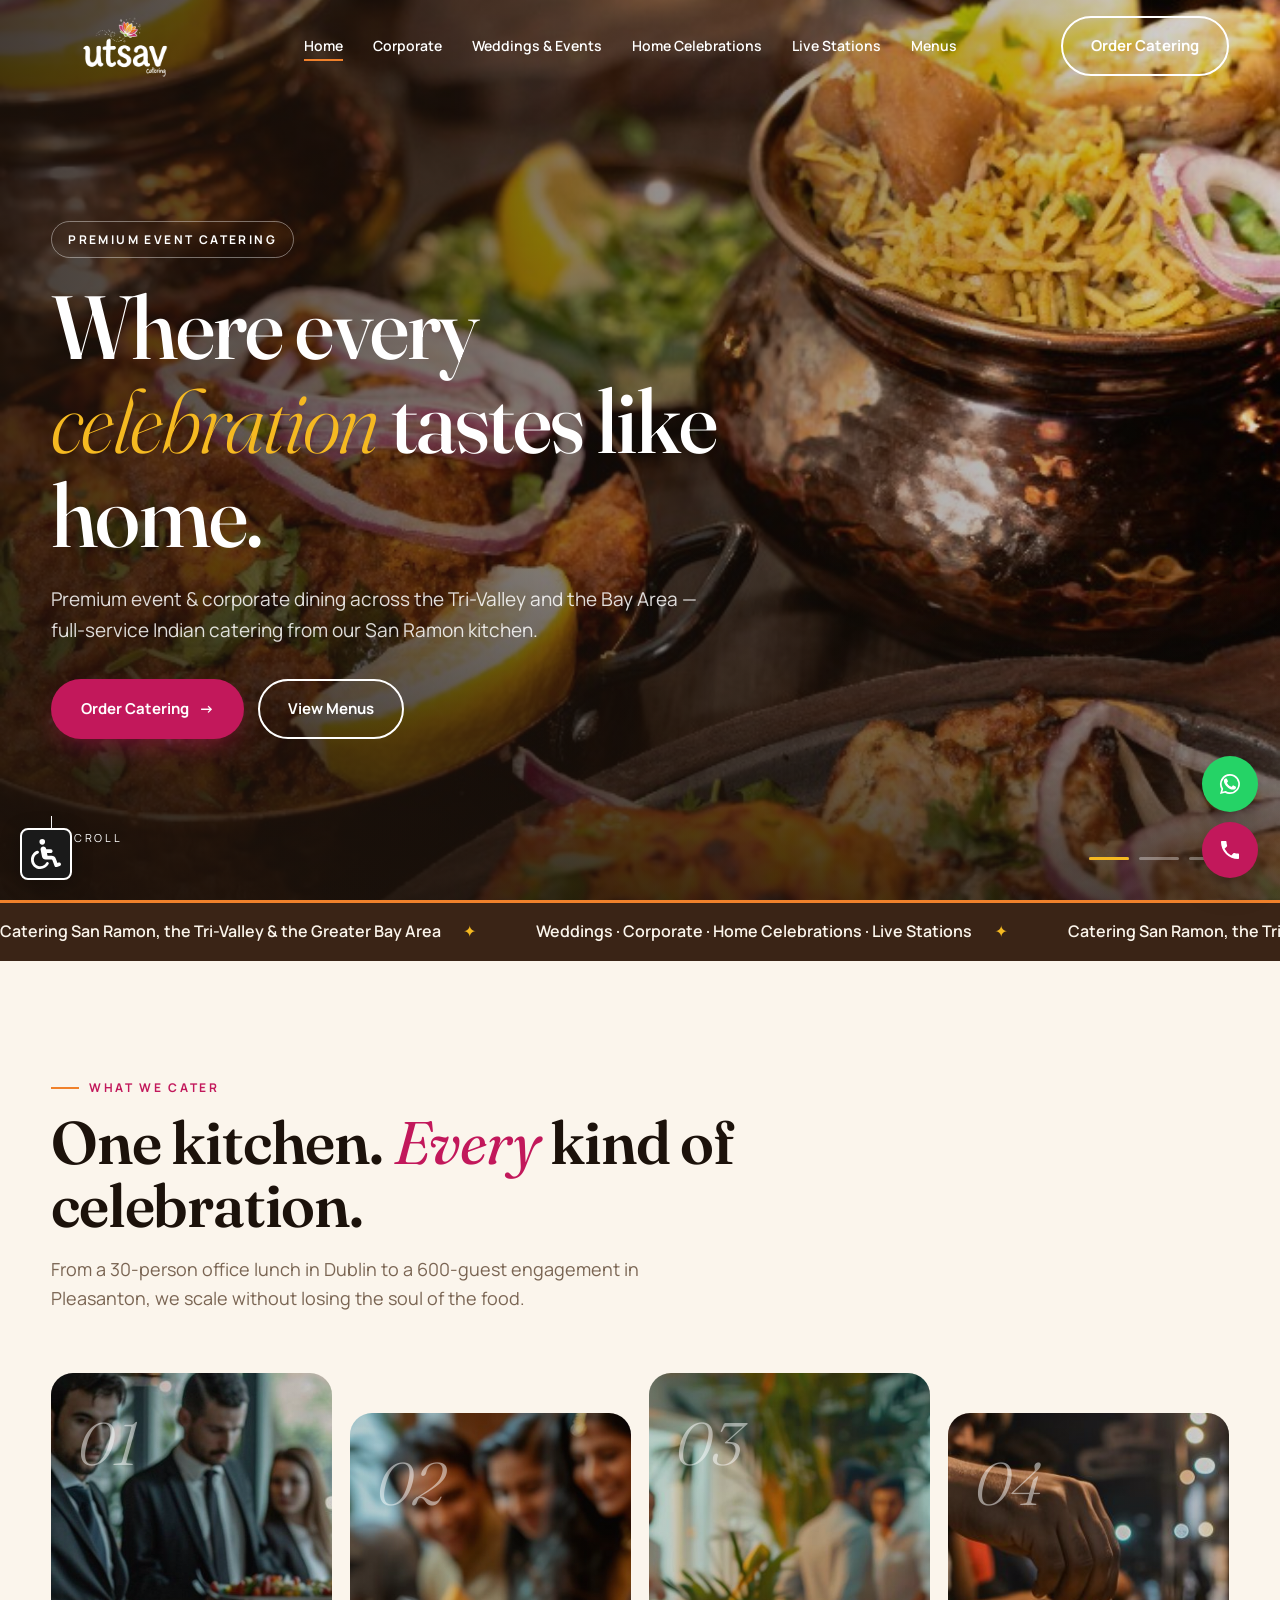
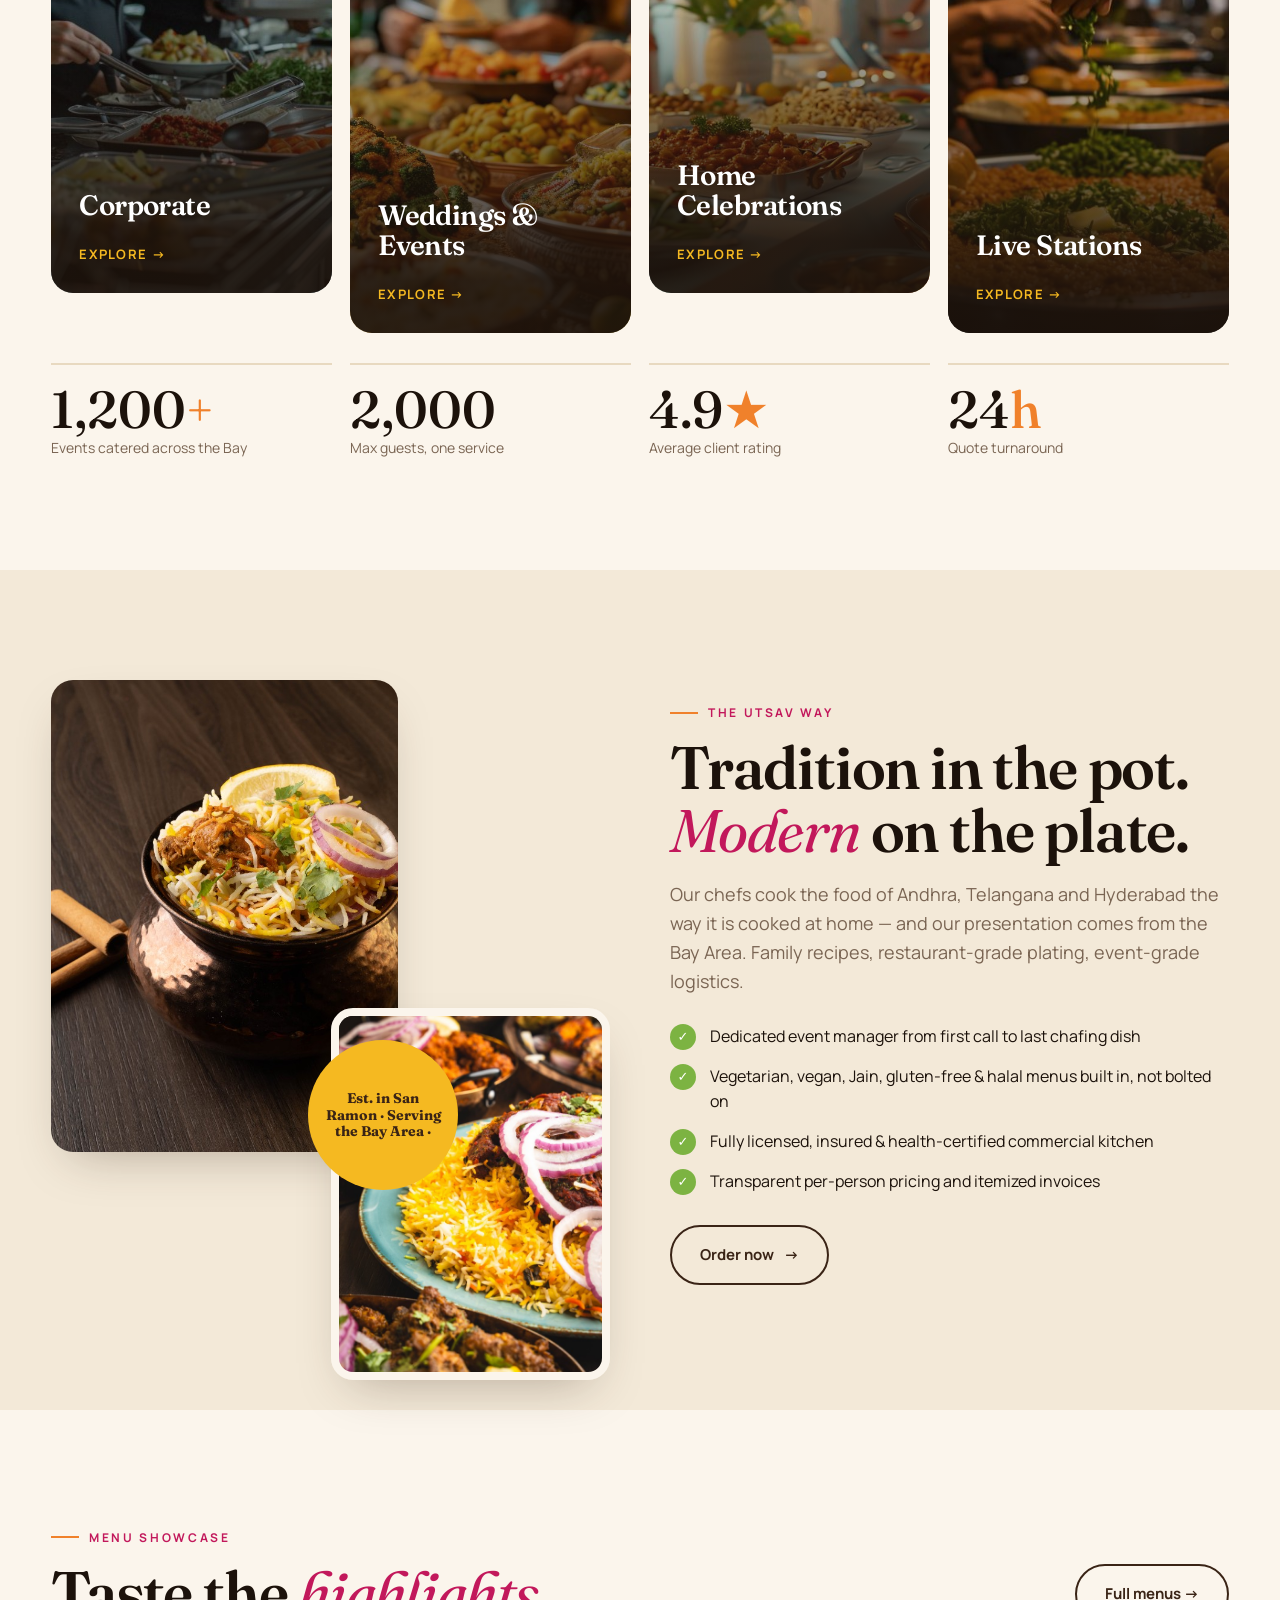
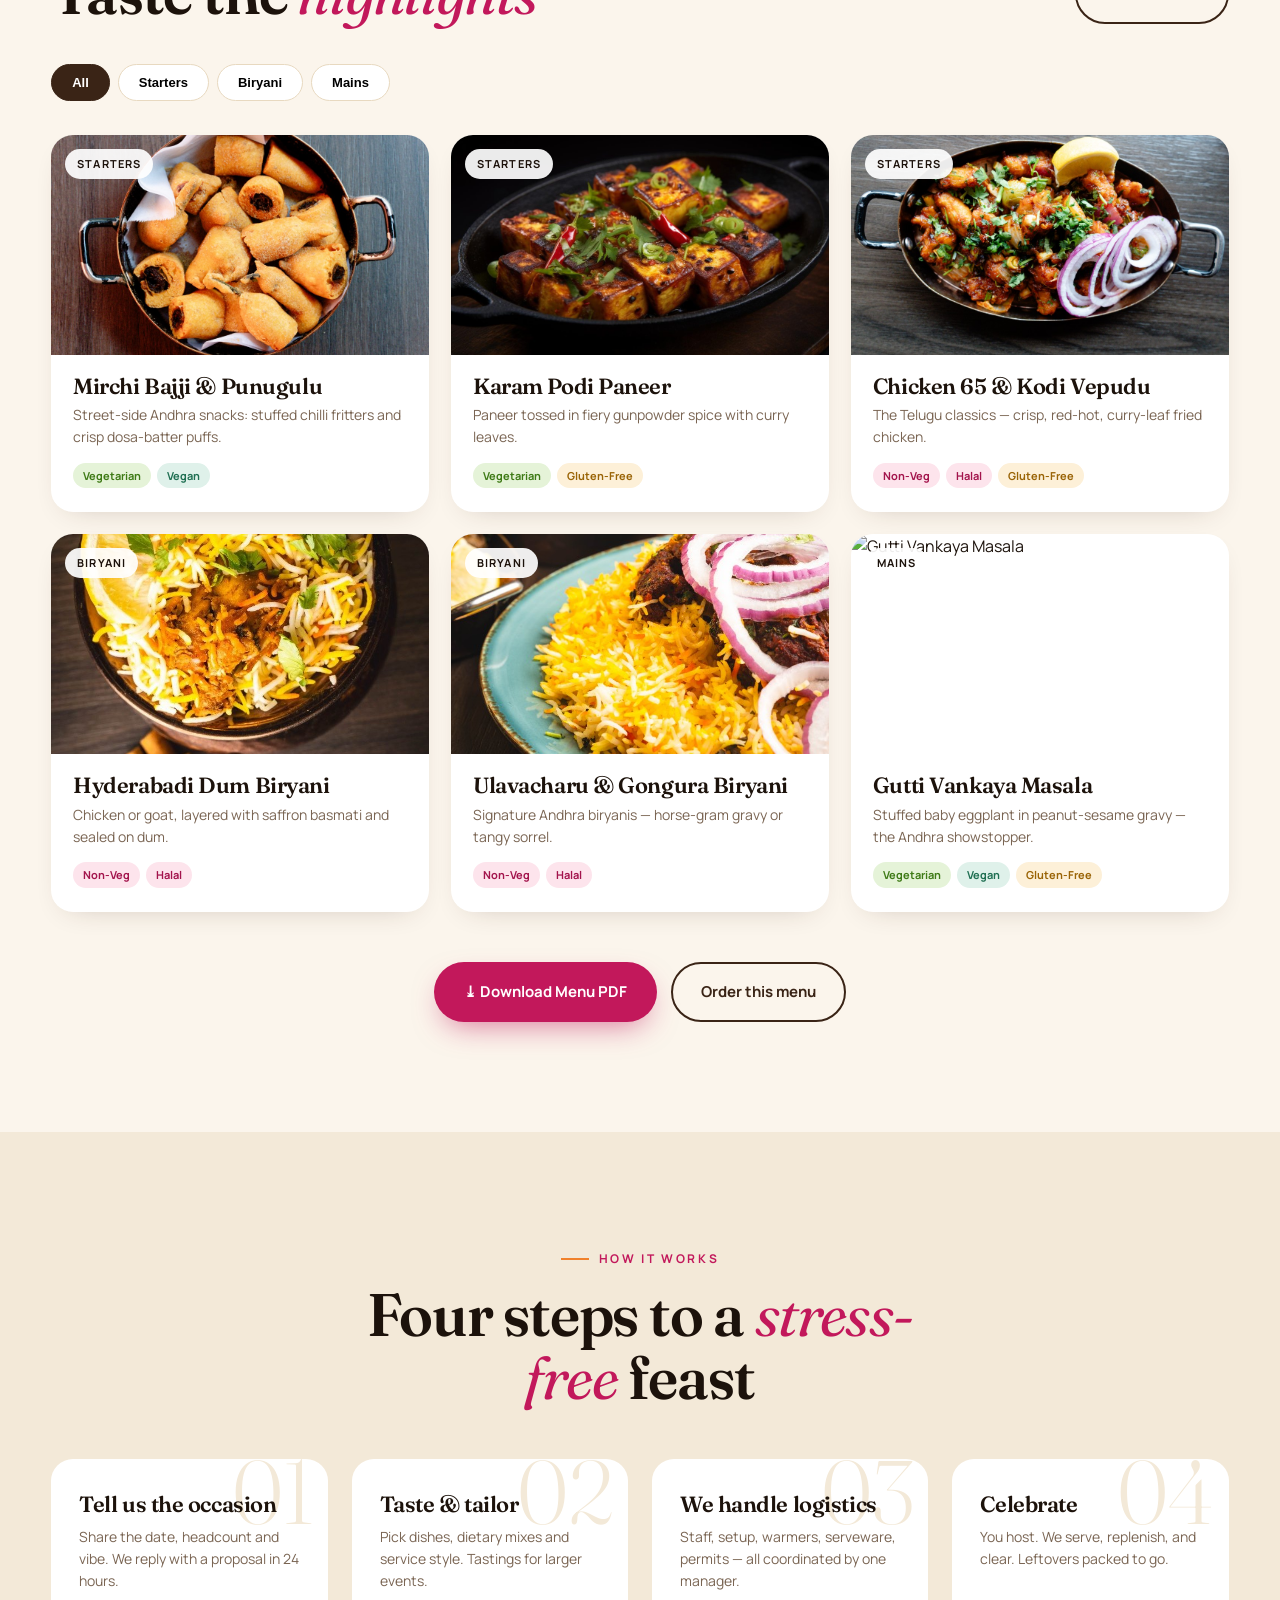
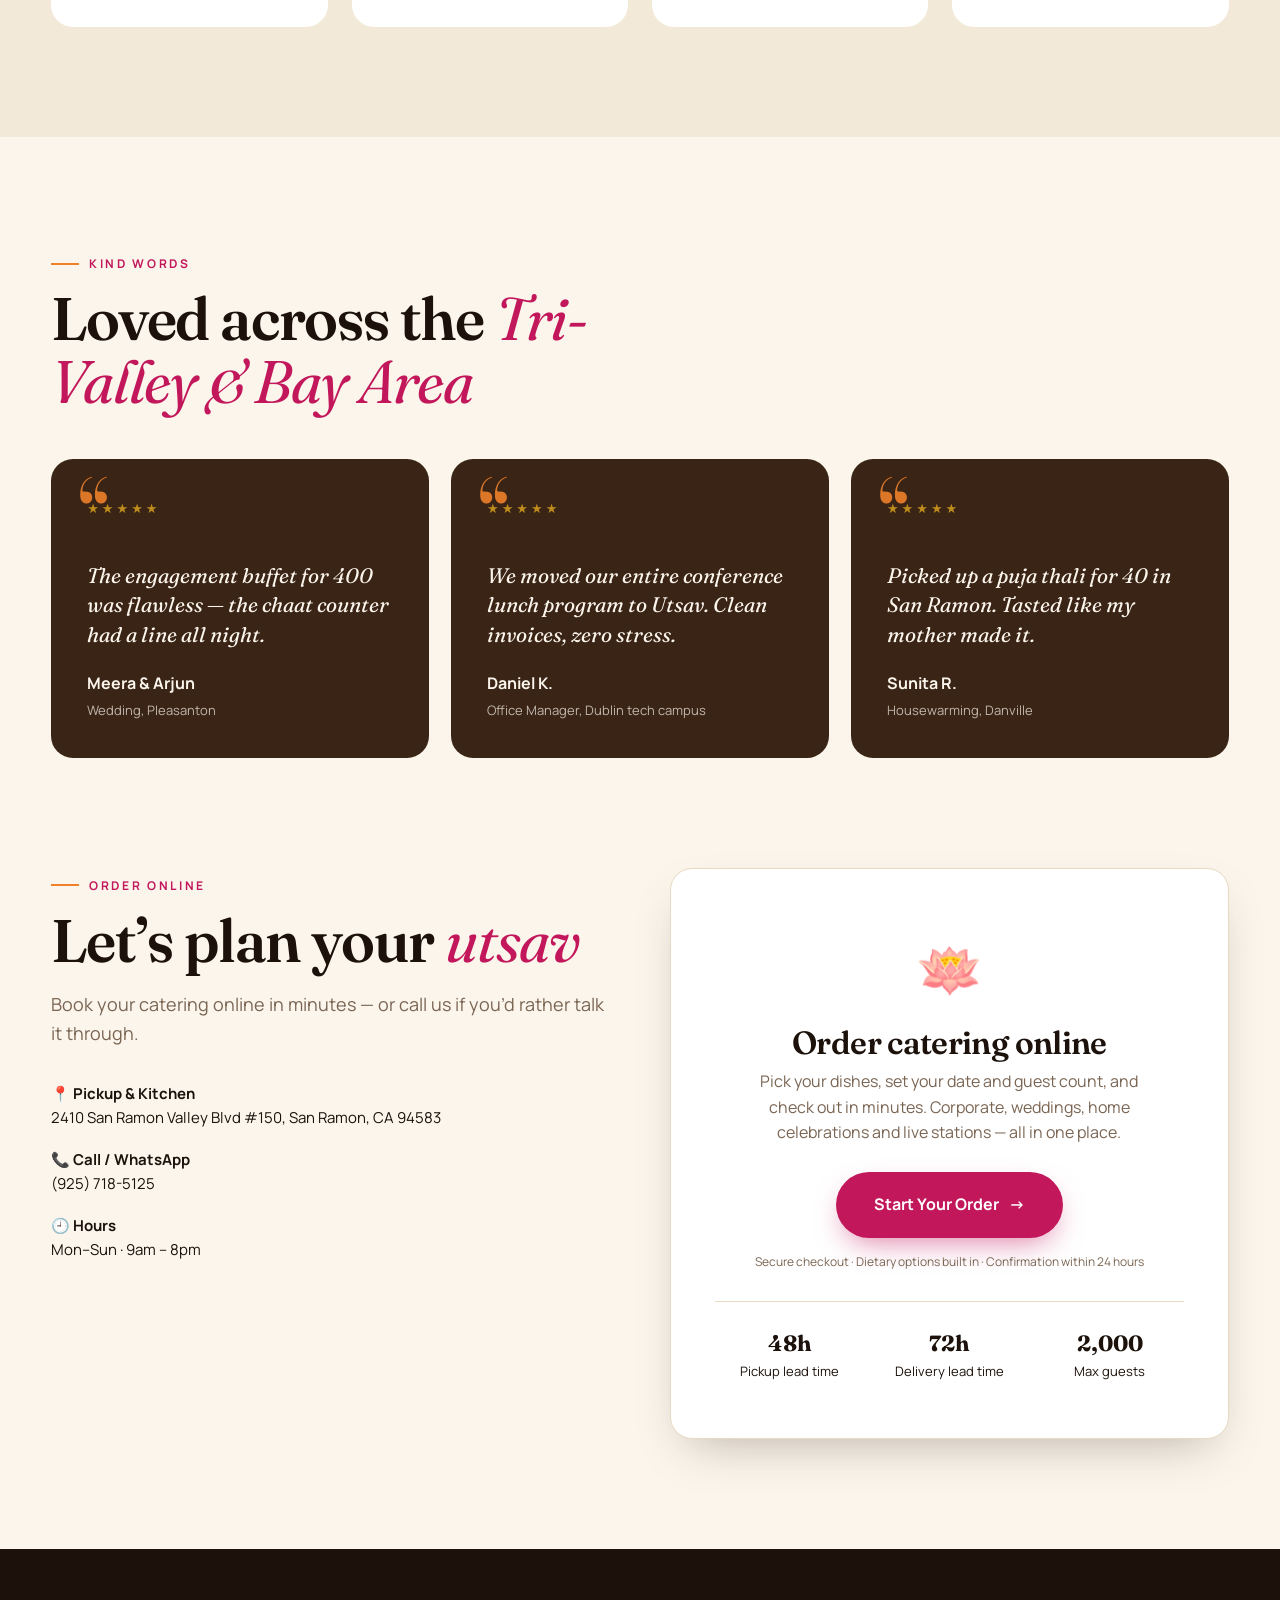
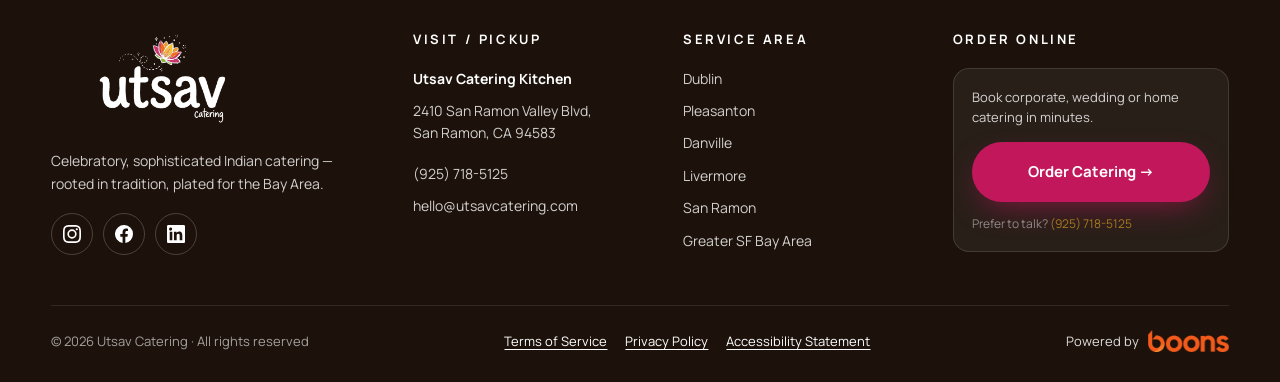
==== commit 3ab2e1f1: "Show the footer address city on a second line. Co-authored-by: Cursor <cursoragent@cursor.com>" ====
--- a/index.html
+++ b/index.html
@@ -304,7 +304,7 @@
 <div><div class="flogo"><img src="[data-uri]" alt="Utsav Catering"></div>
 <p style="font-size:14px;max-width:34ch" data-cms="settings.tagline">Celebratory, sophisticated Indian catering — rooted in tradition, plated for the Bay Area.</p>
 <div class="soc"><a href="#" data-cms-href="settings.instagram" aria-label="Instagram"><svg viewBox="0 0 24 24"><path d="M12 2.2c3.2 0 3.6 0 4.8.1 3.3.1 4.8 1.7 4.9 4.9.1 1.3.1 1.6.1 4.8s0 3.6-.1 4.8c-.1 3.2-1.7 4.8-4.9 4.9-1.3.1-1.6.1-4.8.1s-3.6 0-4.8-.1c-3.3-.1-4.8-1.7-4.9-4.9C2.2 15.6 2.2 15.2 2.2 12s0-3.6.1-4.8C2.4 3.9 4 2.4 7.2 2.3c1.2-.1 1.6-.1 4.8-.1zM12 0C8.7 0 8.3 0 7.1.1 2.7.3.3 2.7.1 7.1 0 8.3 0 8.7 0 12s0 3.7.1 4.9c.2 4.4 2.6 6.8 7 7 1.2.1 1.6.1 4.9.1s3.7 0 4.9-.1c4.4-.2 6.8-2.6 7-7 .1-1.2.1-1.6.1-4.9s0-3.7-.1-4.9c-.2-4.4-2.6-6.8-7-7C15.7 0 15.3 0 12 0zm0 5.8a6.2 6.2 0 100 12.4 6.2 6.2 0 000-12.4zM12 16a4 4 0 110-8 4 4 0 010 8zm6.4-11.8a1.4 1.4 0 100 2.9 1.4 1.4 0 000-2.9z"/></svg></a><a href="#" data-cms-href="settings.facebook" aria-label="Facebook"><svg viewBox="0 0 24 24"><path d="M24 12a12 12 0 10-13.9 11.9v-8.4H7.1V12h3V9.4c0-3 1.8-4.7 4.5-4.7 1.3 0 2.7.2 2.7.2v3h-1.5c-1.5 0-2 .9-2 1.9V12h3.3l-.5 3.5h-2.8v8.4A12 12 0 0024 12z"/></svg></a><a href="#" data-cms-href="settings.linkedin" aria-label="LinkedIn"><svg viewBox="0 0 24 24"><path d="M20.4 20.4h-3.5v-5.6c0-1.3 0-3-1.9-3s-2.1 1.4-2.1 2.9v5.7H9.3V9h3.4v1.6c.5-.9 1.6-1.9 3.4-1.9 3.6 0 4.3 2.4 4.3 5.4v6.3zM5.3 7.4a2.1 2.1 0 110-4.1 2.1 2.1 0 010 4.1zM7.1 20.4H3.6V9h3.5v11.4zM22.2 0H1.8C.8 0 0 .8 0 1.7v20.5c0 1 .8 1.8 1.8 1.8h20.4c1 0 1.8-.8 1.8-1.8V1.7C24 .8 23.2 0 22.2 0z"/></svg></a></div></div>
-<div><h4>Visit / Pickup</h4><ul><li><strong style="color:#fff">Utsav Catering Kitchen</strong></li><li data-cms="settings.address">2410 San Ramon Valley Blvd, San Ramon, CA 94583</li><li style="margin-top:8px"><a data-cms="settings.phone" data-cms-href="settings.phoneLink" href="tel:+19257185125">(925) 718-5125</a></li><li><a data-cms="settings.email" href="mailto:hello@utsavcatering.com">hello@utsavcatering.com</a></li></ul></div>
+<div><h4>Visit / Pickup</h4><ul><li><strong style="color:#fff">Utsav Catering Kitchen</strong></li><li data-cms="settings.address">2410 San Ramon Valley Blvd,<br>San Ramon, CA 94583</li><li style="margin-top:8px"><a data-cms="settings.phone" data-cms-href="settings.phoneLink" href="tel:+19257185125">(925) 718-5125</a></li><li><a data-cms="settings.email" href="mailto:hello@utsavcatering.com">hello@utsavcatering.com</a></li></ul></div>
 <div><h4>Service Area</h4><ul><li>Dublin</li><li>Pleasanton</li><li>Danville</li><li>Livermore</li><li>San Ramon</li><li>Greater SF Bay Area</li></ul></div>
 <div><h4>Order Online</h4><div class="callback"><p style="font-size:13px;margin-bottom:14px">Book corporate, wedding or home catering in minutes.</p><a class="btn btn-p" style="width:100%;justify-content:center" href="https://order.boons.io/site/catering/utsav-catering/421/y" data-cms-href="settings.order" target="_blank" rel="noopener">Order Catering →</a><p style="font-size:12px;opacity:.6;margin-top:12px">Prefer to talk? <a href="tel:+19257185125" style="color:var(--saffron)">(925) 718-5125</a></p></div></div>
 </div>
